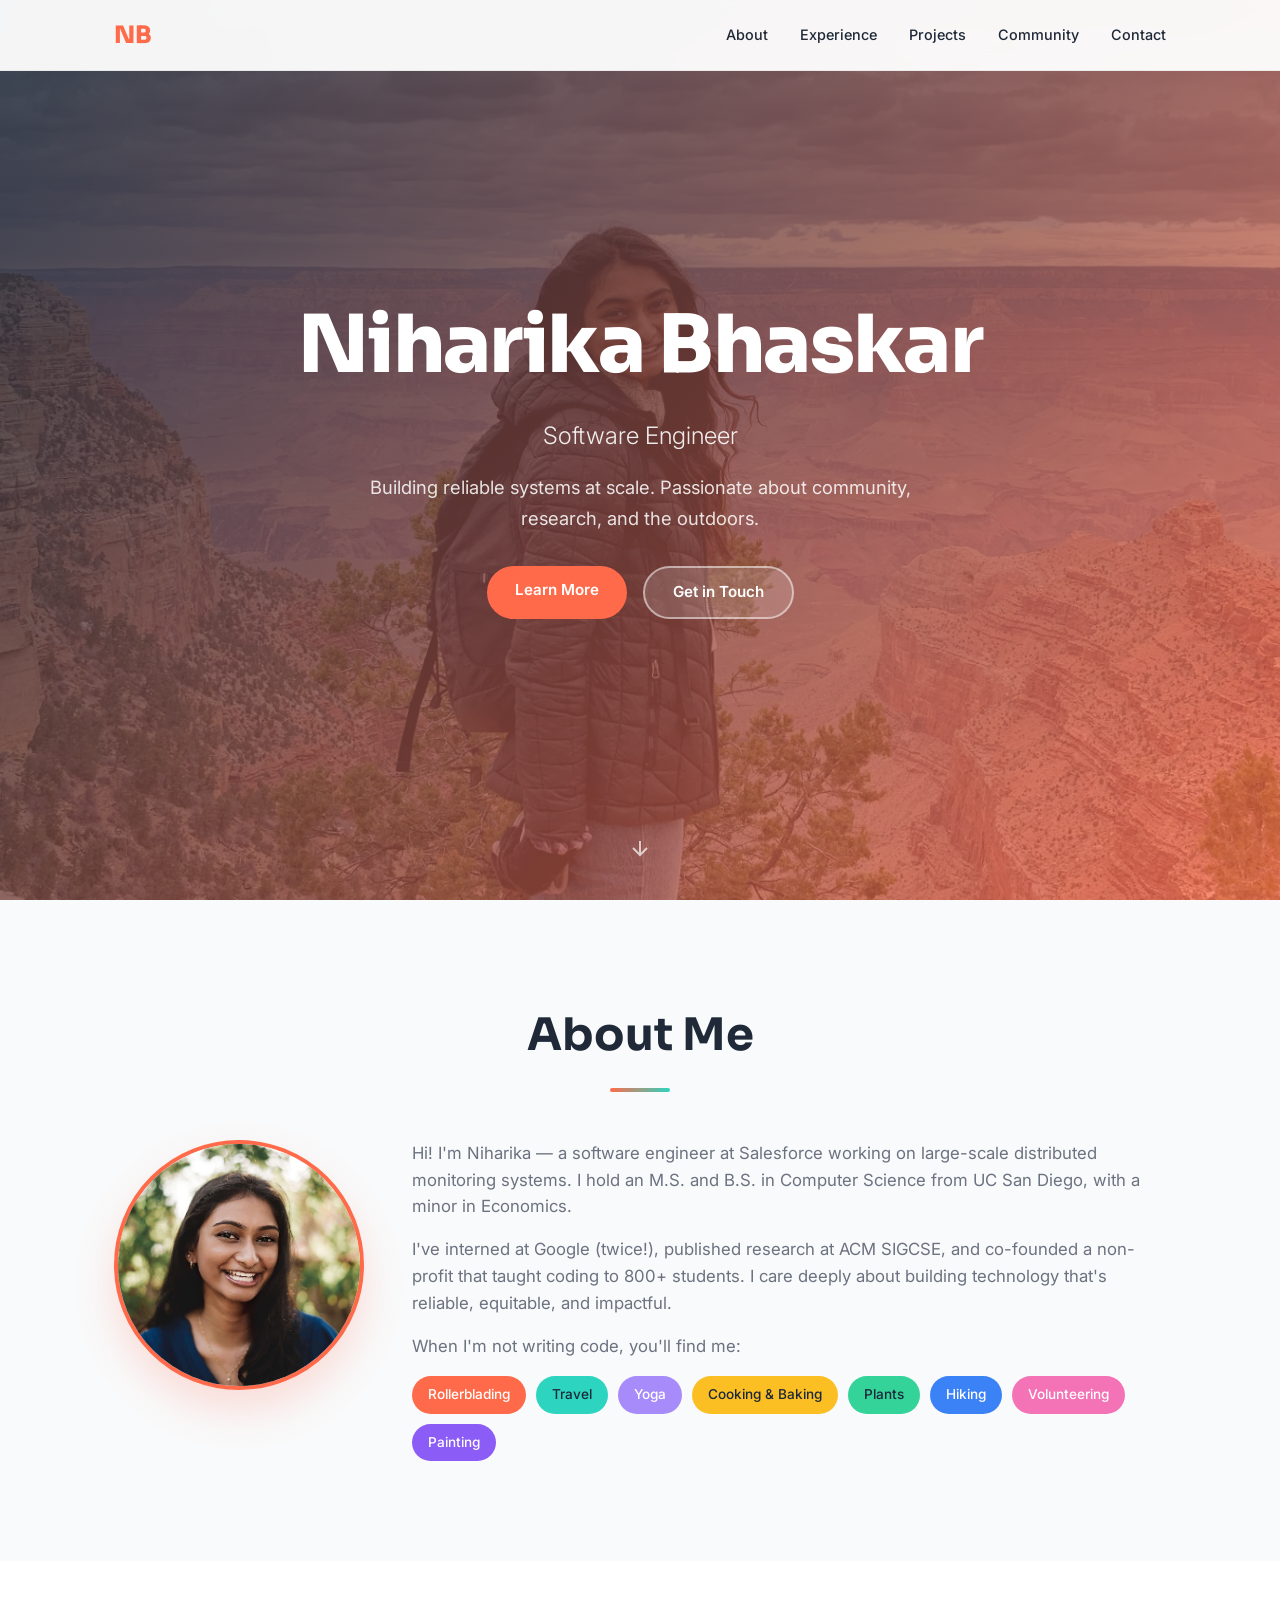
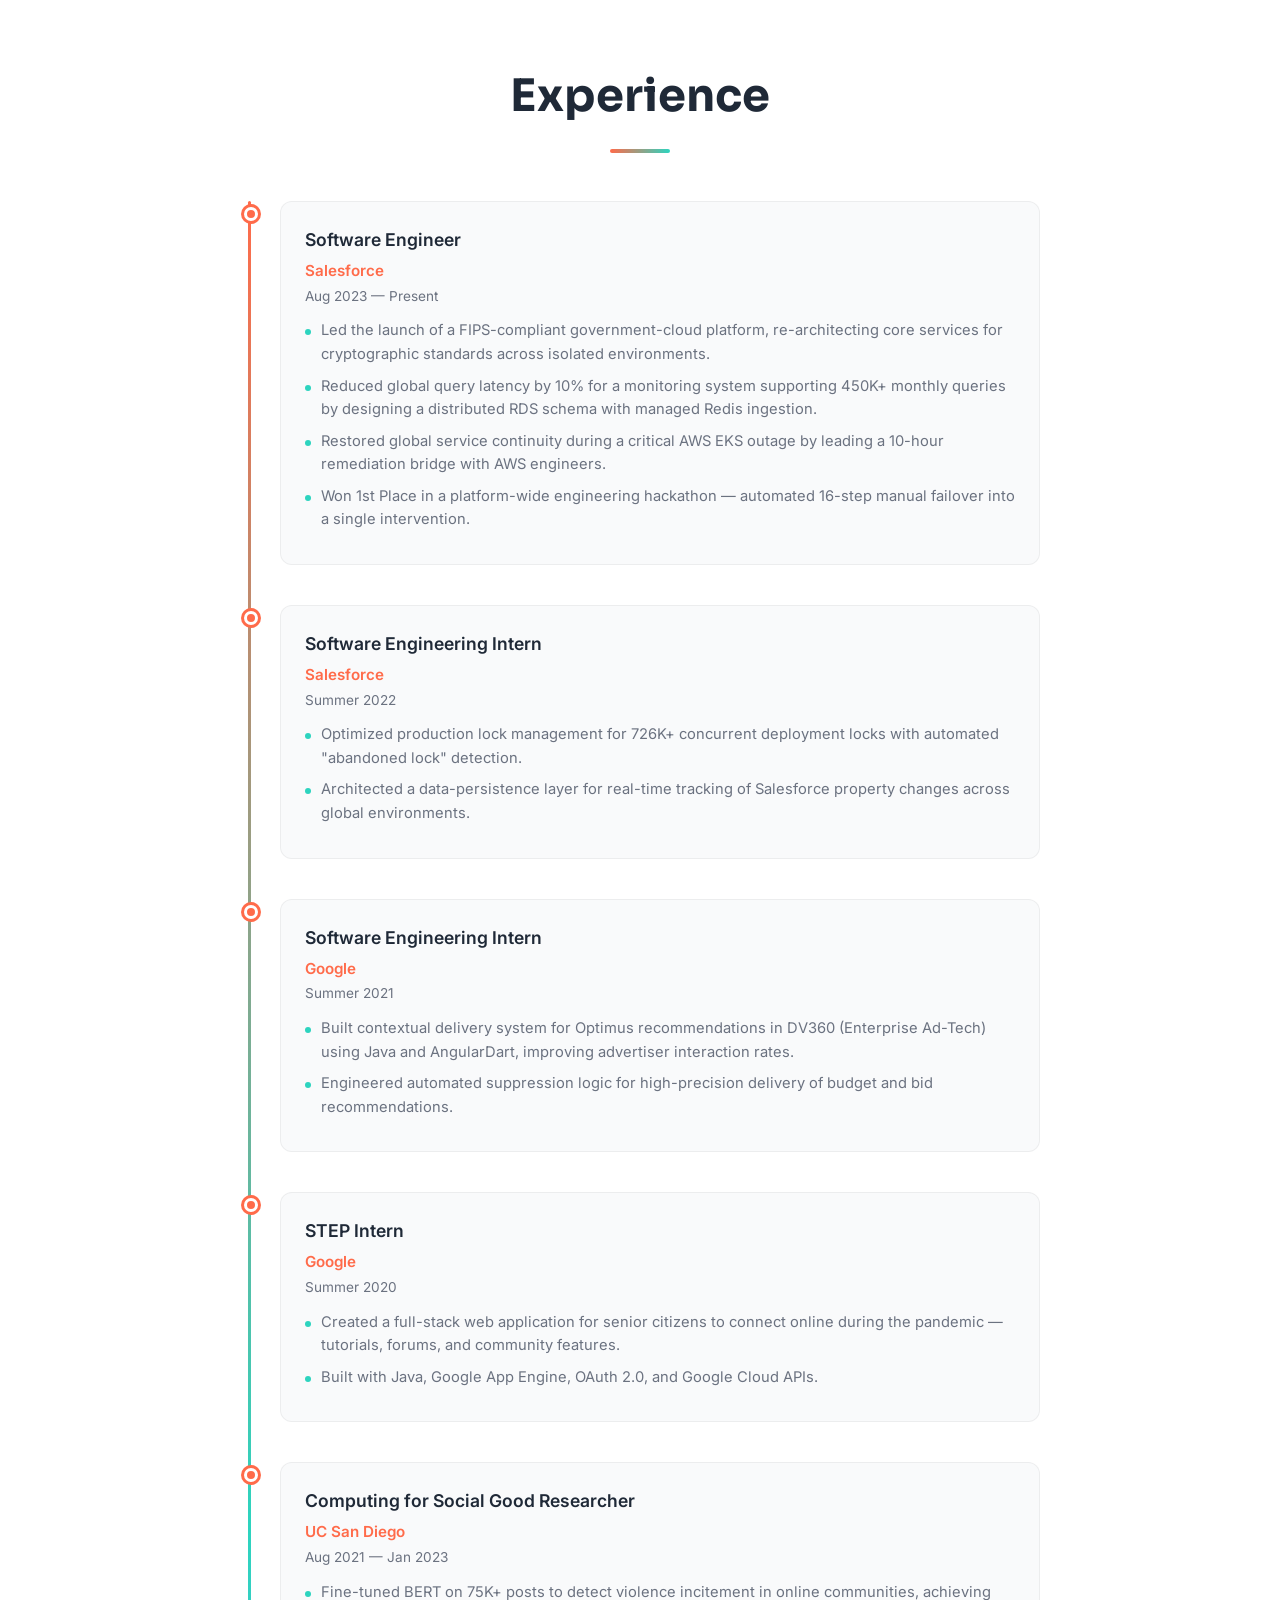
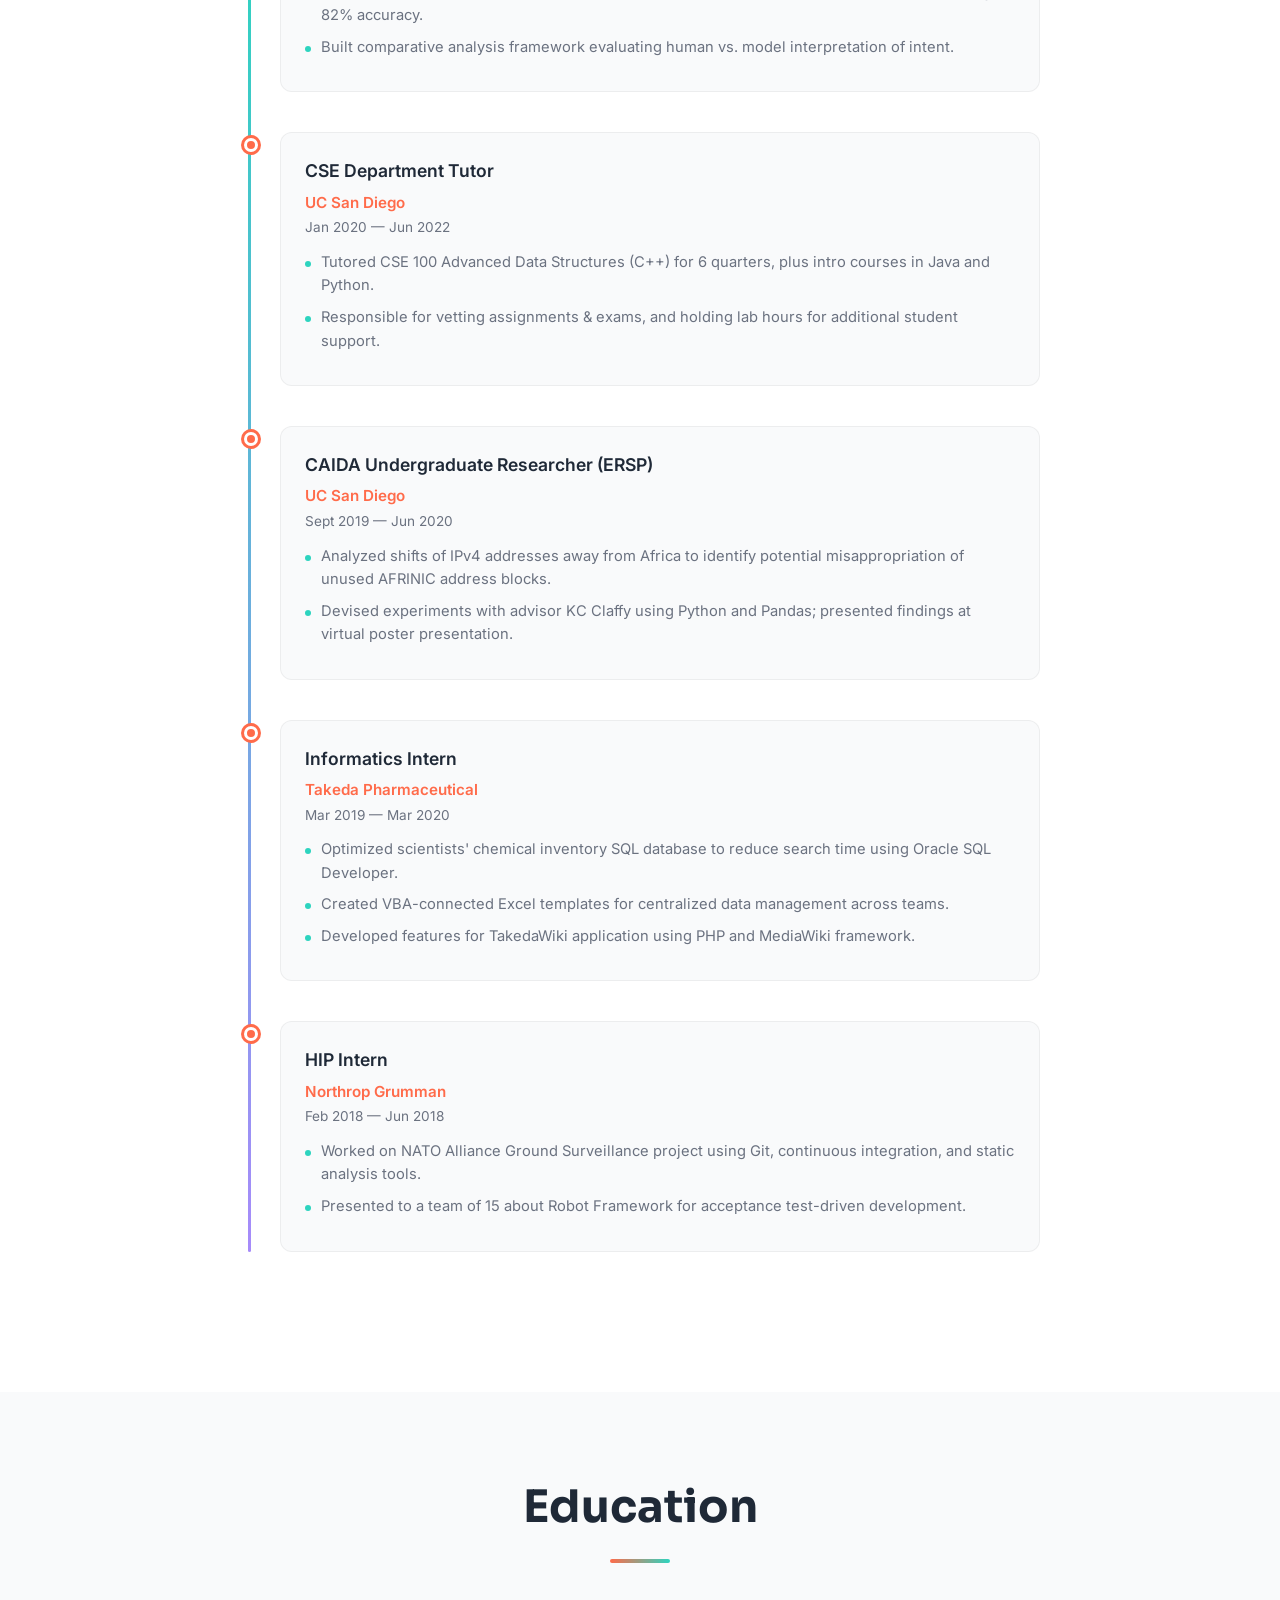
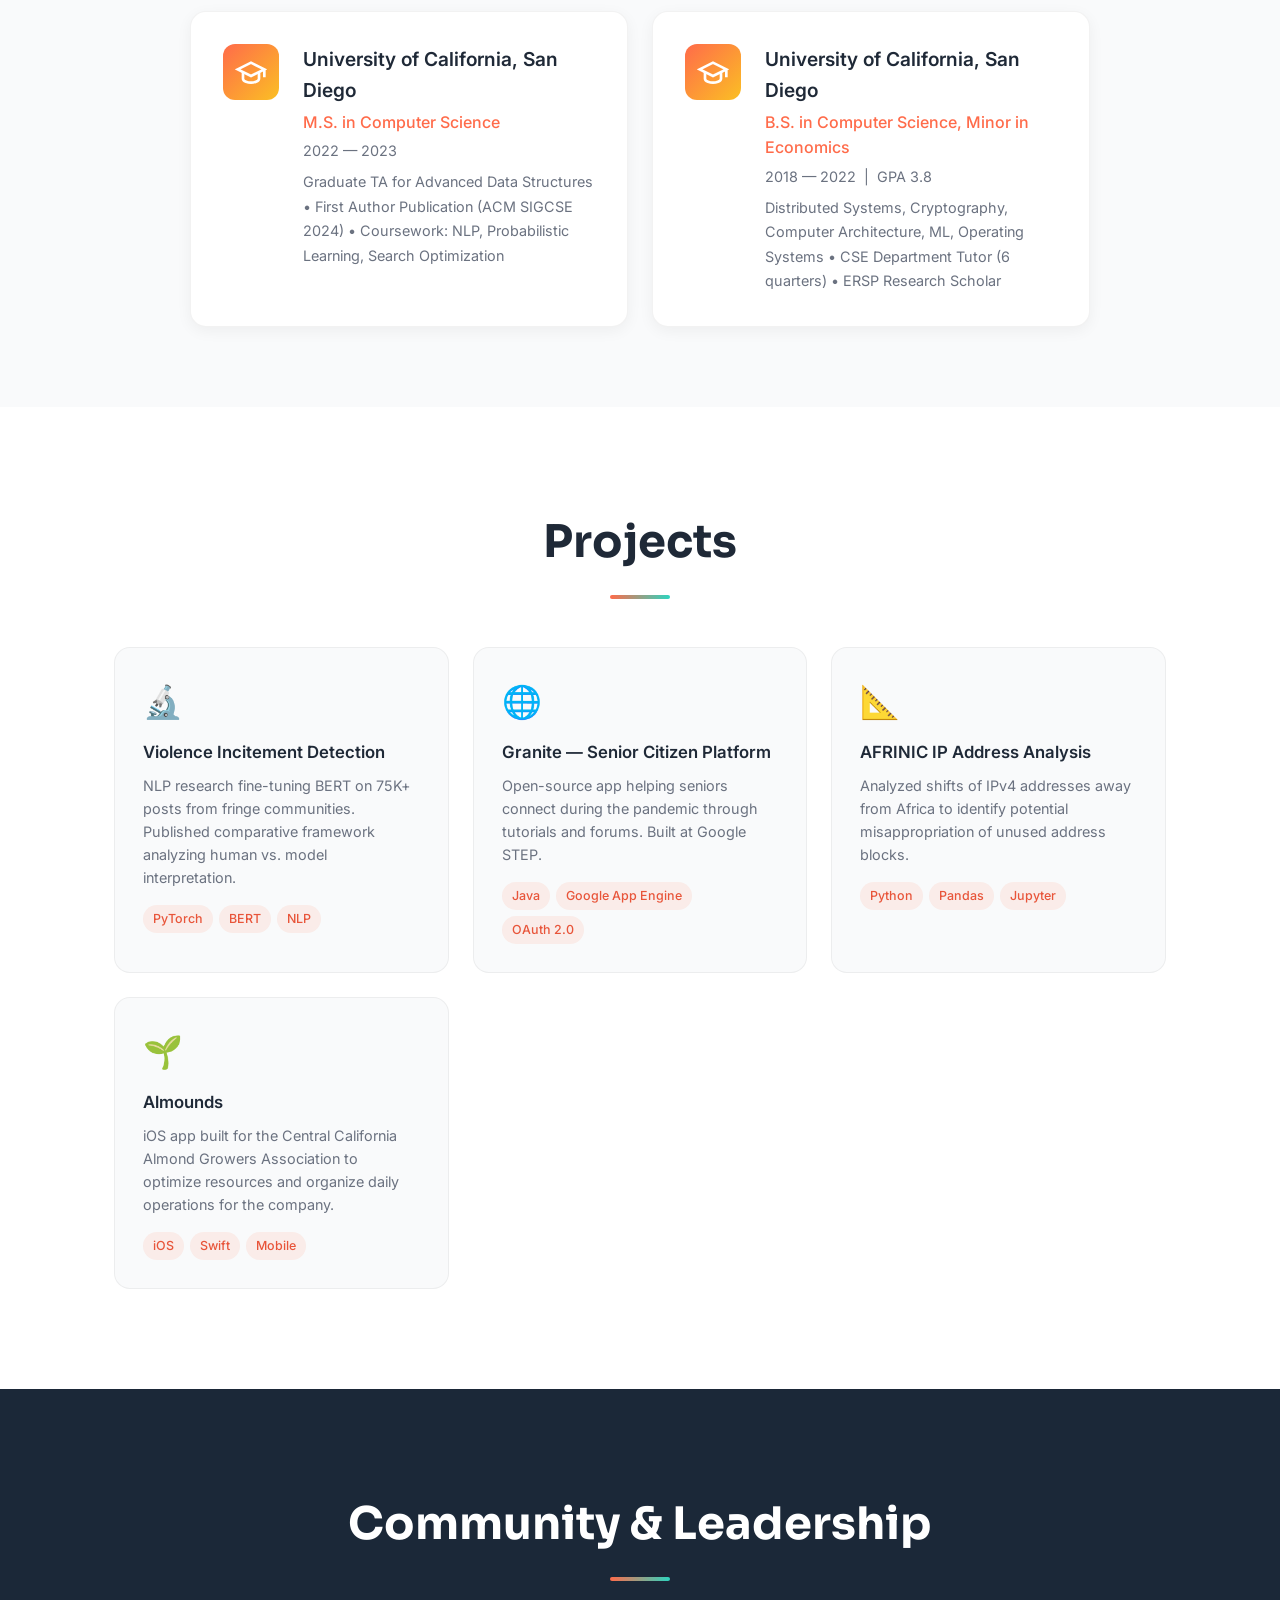
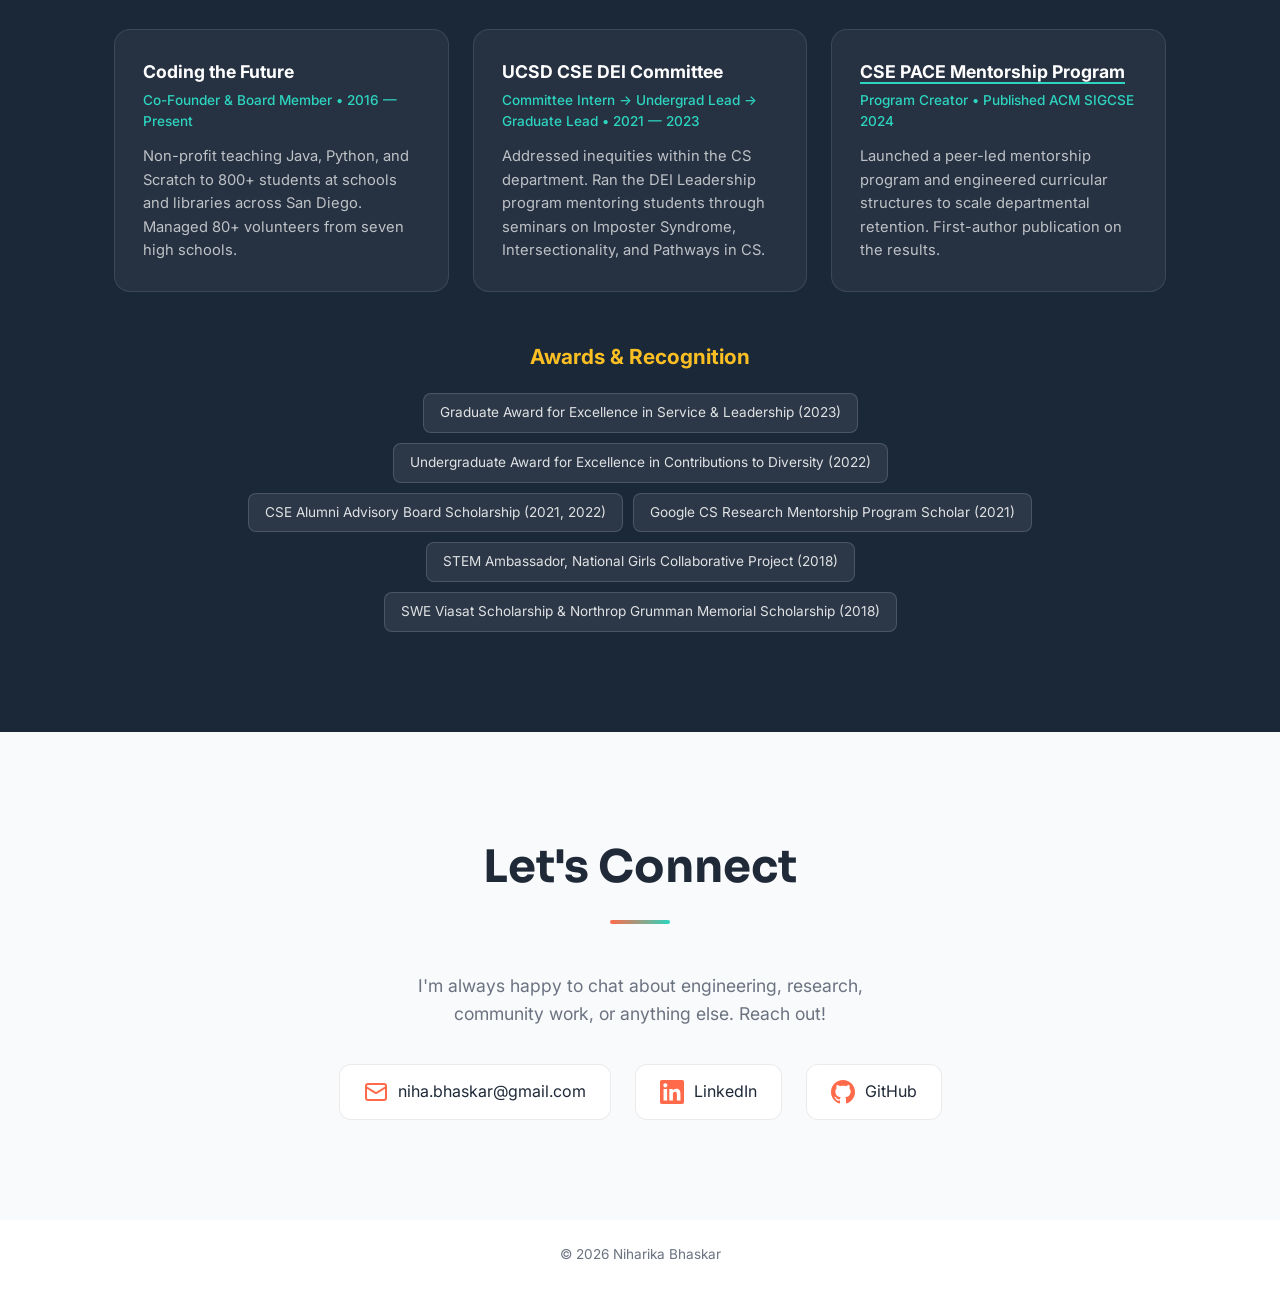
==== index.html @ 3896aa7c "Link awards to UCSD CSE pages - Graduate award links to 2023 graduation news article - Undergraduate" ====
<!DOCTYPE html>
<html lang="en">
<head>
    <meta charset="UTF-8">
    <meta name="viewport" content="width=device-width, initial-scale=1.0">
    <title>Niharika Bhaskar — Software Engineer</title>
    <meta name="description" content="Niharika Bhaskar — Software Engineer building reliable systems at scale. UCSD CS grad, Google & Salesforce alum.">
    <link rel="preconnect" href="https://fonts.googleapis.com">
    <link rel="preconnect" href="https://fonts.gstatic.com" crossorigin>
    <link href="https://fonts.googleapis.com/css2?family=Inter:wght@300;400;500;600;700&family=Sora:wght@600;700;800&display=swap" rel="stylesheet">
    <link rel="stylesheet" href="styles.css">
</head>
<body>
    <nav class="nav" id="nav">
        <div class="nav-inner">
            <a href="#hero" class="nav-logo">NB</a>
            <ul class="nav-links">
                <li><a href="#about">About</a></li>
                <li><a href="#experience">Experience</a></li>
                <li><a href="#projects">Projects</a></li>
                <li><a href="#community">Community</a></li>
                <li><a href="#contact">Contact</a></li>
            </ul>
        </div>
    </nav>

    <section class="hero" id="hero">
        <div class="hero-overlay"></div>
        <div class="hero-content">
            <h1 class="hero-name">Niharika Bhaskar</h1>
            <p class="hero-title">Software Engineer</p>
            <p class="hero-tagline">Building reliable systems at scale. Passionate about community, research, and the outdoors.</p>
            <div class="hero-links">
                <a href="#about" class="btn btn-primary">Learn More</a>
                <a href="#contact" class="btn btn-secondary">Get in Touch</a>
            </div>
        </div>
        <a href="#about" class="scroll-indicator" aria-label="Scroll down">
            <svg width="24" height="24" viewBox="0 0 24 24" fill="none" stroke="currentColor" stroke-width="2">
                <path d="M12 5v14M5 12l7 7 7-7"/>
            </svg>
        </a>
    </section>

    <section class="about" id="about">
        <div class="container">
            <h2 class="section-title">About Me</h2>
            <div class="about-grid">
                <div class="about-photo">
                    <img src="headshot.jpg" alt="Niharika Bhaskar" class="headshot">
                </div>
                <div class="about-text">
                    <p>Hi! I'm Niharika — a software engineer at Salesforce working on large-scale distributed monitoring systems. I hold an M.S. and B.S. in Computer Science from UC San Diego, with a minor in Economics.</p>
                    <p>I've interned at Google (twice!), published research at ACM SIGCSE, and co-founded a non-profit that taught coding to 800+ students. I care deeply about building technology that's reliable, equitable, and impactful.</p>
                    <p>When I'm not writing code, you'll find me:</p>
                    <div class="hobbies">
                        <span class="hobby-pill">Rollerblading</span>
                        <span class="hobby-pill">Travel</span>
                        <span class="hobby-pill">Yoga</span>
                        <span class="hobby-pill">Cooking & Baking</span>
                        <span class="hobby-pill">Plants</span>
                        <span class="hobby-pill">Hiking</span>
                        <span class="hobby-pill">Volunteering</span>
                        <span class="hobby-pill">Painting</span>
                    </div>
                </div>
            </div>
        </div>
    </section>

    <section class="experience" id="experience">
        <div class="container">
            <h2 class="section-title">Experience</h2>
            <div class="timeline">
                <div class="timeline-item">
                    <div class="timeline-marker"></div>
                    <div class="timeline-content">
                        <div class="timeline-header">
                            <h3>Software Engineer</h3>
                            <span class="timeline-company">Salesforce</span>
                            <span class="timeline-date">Aug 2023 — Present</span>
                        </div>
                        <ul class="timeline-details">
                            <li>Led the launch of a FIPS-compliant government-cloud platform, re-architecting core services for cryptographic standards across isolated environments.</li>
                            <li>Reduced global query latency by 10% for a monitoring system supporting 450K+ monthly queries by designing a distributed RDS schema with managed Redis ingestion.</li>
                            <li>Restored global service continuity during a critical AWS EKS outage by leading a 10-hour remediation bridge with AWS engineers.</li>
                            <li>Won 1st Place in a platform-wide engineering hackathon — automated 16-step manual failover into a single intervention.</li>
                        </ul>
                    </div>
                </div>

                <div class="timeline-item">
                    <div class="timeline-marker"></div>
                    <div class="timeline-content">
                        <div class="timeline-header">
                            <h3>Software Engineering Intern</h3>
                            <span class="timeline-company">Salesforce</span>
                            <span class="timeline-date">Summer 2022</span>
                        </div>
                        <ul class="timeline-details">
                            <li>Optimized production lock management for 726K+ concurrent deployment locks with automated "abandoned lock" detection.</li>
                            <li>Architected a data-persistence layer for real-time tracking of Salesforce property changes across global environments.</li>
                        </ul>
                    </div>
                </div>

                <div class="timeline-item">
                    <div class="timeline-marker"></div>
                    <div class="timeline-content">
                        <div class="timeline-header">
                            <h3>Software Engineering Intern</h3>
                            <span class="timeline-company">Google</span>
                            <span class="timeline-date">Summer 2021</span>
                        </div>
                        <ul class="timeline-details">
                            <li>Built contextual delivery system for Optimus recommendations in DV360 (Enterprise Ad-Tech) using Java and AngularDart, improving advertiser interaction rates.</li>
                            <li>Engineered automated suppression logic for high-precision delivery of budget and bid recommendations.</li>
                        </ul>
                    </div>
                </div>

                <div class="timeline-item">
                    <div class="timeline-marker"></div>
                    <div class="timeline-content">
                        <div class="timeline-header">
                            <h3>STEP Intern</h3>
                            <span class="timeline-company">Google</span>
                            <span class="timeline-date">Summer 2020</span>
                        </div>
                        <ul class="timeline-details">
                            <li>Created a full-stack web application for senior citizens to connect online during the pandemic — tutorials, forums, and community features.</li>
                            <li>Built with Java, Google App Engine, OAuth 2.0, and Google Cloud APIs.</li>
                        </ul>
                    </div>
                </div>

                <div class="timeline-item">
                    <div class="timeline-marker"></div>
                    <div class="timeline-content">
                        <div class="timeline-header">
                            <h3>Computing for Social Good Researcher</h3>
                            <span class="timeline-company">UC San Diego</span>
                            <span class="timeline-date">Aug 2021 — Jan 2023</span>
                        </div>
                        <ul class="timeline-details">
                            <li>Fine-tuned BERT on 75K+ posts to detect violence incitement in online communities, achieving 82% accuracy.</li>
                            <li>Built comparative analysis framework evaluating human vs. model interpretation of intent.</li>
                        </ul>
                    </div>
                </div>

                <div class="timeline-item">
                    <div class="timeline-marker"></div>
                    <div class="timeline-content">
                        <div class="timeline-header">
                            <h3>CSE Department Tutor</h3>
                            <span class="timeline-company">UC San Diego</span>
                            <span class="timeline-date">Jan 2020 — Jun 2022</span>
                        </div>
                        <ul class="timeline-details">
                            <li>Tutored CSE 100 Advanced Data Structures (C++) for 6 quarters, plus intro courses in Java and Python.</li>
                            <li>Responsible for vetting assignments & exams, and holding lab hours for additional student support.</li>
                        </ul>
                    </div>
                </div>

                <div class="timeline-item">
                    <div class="timeline-marker"></div>
                    <div class="timeline-content">
                        <div class="timeline-header">
                            <h3>CAIDA Undergraduate Researcher (ERSP)</h3>
                            <span class="timeline-company">UC San Diego</span>
                            <span class="timeline-date">Sept 2019 — Jun 2020</span>
                        </div>
                        <ul class="timeline-details">
                            <li>Analyzed shifts of IPv4 addresses away from Africa to identify potential misappropriation of unused AFRINIC address blocks.</li>
                            <li>Devised experiments with advisor KC Claffy using Python and Pandas; presented findings at virtual poster presentation.</li>
                        </ul>
                    </div>
                </div>

                <div class="timeline-item">
                    <div class="timeline-marker"></div>
                    <div class="timeline-content">
                        <div class="timeline-header">
                            <h3>Informatics Intern</h3>
                            <span class="timeline-company">Takeda Pharmaceutical</span>
                            <span class="timeline-date">Mar 2019 — Mar 2020</span>
                        </div>
                        <ul class="timeline-details">
                            <li>Optimized scientists' chemical inventory SQL database to reduce search time using Oracle SQL Developer.</li>
                            <li>Created VBA-connected Excel templates for centralized data management across teams.</li>
                            <li>Developed features for TakedaWiki application using PHP and MediaWiki framework.</li>
                        </ul>
                    </div>
                </div>

                <div class="timeline-item">
                    <div class="timeline-marker"></div>
                    <div class="timeline-content">
                        <div class="timeline-header">
                            <h3>HIP Intern</h3>
                            <span class="timeline-company">Northrop Grumman</span>
                            <span class="timeline-date">Feb 2018 — Jun 2018</span>
                        </div>
                        <ul class="timeline-details">
                            <li>Worked on NATO Alliance Ground Surveillance project using Git, continuous integration, and static analysis tools.</li>
                            <li>Presented to a team of 15 about Robot Framework for acceptance test-driven development.</li>
                        </ul>
                    </div>
                </div>
            </div>
        </div>
    </section>

    <section class="education" id="education">
        <div class="container">
            <h2 class="section-title">Education</h2>
            <div class="edu-cards">
                <div class="edu-card">
                    <div class="edu-icon">
                        <svg width="32" height="32" viewBox="0 0 24 24" fill="none" stroke="currentColor" stroke-width="2">
                            <path d="M22 10v6M2 10l10-5 10 5-10 5z"/><path d="M6 12v5c0 2 4 3 6 3s6-1 6-3v-5"/>
                        </svg>
                    </div>
                    <div class="edu-details">
                        <h3>University of California, San Diego</h3>
                        <p class="edu-degree">M.S. in Computer Science</p>
                        <p class="edu-date">2022 — 2023</p>
                        <p class="edu-highlights">Graduate TA for Advanced Data Structures &bull; First Author Publication (ACM SIGCSE 2024) &bull; Coursework: NLP, Probabilistic Learning, Search Optimization</p>
                    </div>
                </div>
                <div class="edu-card">
                    <div class="edu-icon">
                        <svg width="32" height="32" viewBox="0 0 24 24" fill="none" stroke="currentColor" stroke-width="2">
                            <path d="M22 10v6M2 10l10-5 10 5-10 5z"/><path d="M6 12v5c0 2 4 3 6 3s6-1 6-3v-5"/>
                        </svg>
                    </div>
                    <div class="edu-details">
                        <h3>University of California, San Diego</h3>
                        <p class="edu-degree">B.S. in Computer Science, Minor in Economics</p>
                        <p class="edu-date">2018 — 2022 &nbsp;|&nbsp; GPA 3.8</p>
                        <p class="edu-highlights">Distributed Systems, Cryptography, Computer Architecture, ML, Operating Systems &bull; CSE Department Tutor (6 quarters) &bull; ERSP Research Scholar</p>
                    </div>
                </div>
            </div>
        </div>
    </section>

    <section class="projects" id="projects">
        <div class="container">
            <h2 class="section-title">Projects</h2>
            <div class="projects-grid">
                <div class="project-card">
                    <div class="project-icon">&#128300;</div>
                    <h3>Violence Incitement Detection</h3>
                    <p>NLP research fine-tuning BERT on 75K+ posts from fringe communities. Published comparative framework analyzing human vs. model interpretation.</p>
                    <div class="project-tags">
                        <span>PyTorch</span><span>BERT</span><span>NLP</span>
                    </div>
                </div>
                <div class="project-card">
                    <div class="project-icon">&#127760;</div>
                    <h3>Granite — Senior Citizen Platform</h3>
                    <p>Open-source app helping seniors connect during the pandemic through tutorials and forums. Built at Google STEP.</p>
                    <div class="project-tags">
                        <span>Java</span><span>Google App Engine</span><span>OAuth 2.0</span>
                    </div>
                </div>
                <div class="project-card">
                    <div class="project-icon">&#128208;</div>
                    <h3>AFRINIC IP Address Analysis</h3>
                    <p>Analyzed shifts of IPv4 addresses away from Africa to identify potential misappropriation of unused address blocks.</p>
                    <div class="project-tags">
                        <span>Python</span><span>Pandas</span><span>Jupyter</span>
                    </div>
                </div>
                <div class="project-card">
                    <div class="project-icon">&#127793;</div>
                    <h3>Almounds</h3>
                    <p>iOS app built for the Central California Almond Growers Association to optimize resources and organize daily operations for the company.</p>
                    <div class="project-tags">
                        <span>iOS</span><span>Swift</span><span>Mobile</span>
                    </div>
                </div>
            </div>
        </div>
    </section>

    <section class="community" id="community">
        <div class="container">
            <h2 class="section-title">Community & Leadership</h2>
            <div class="community-grid">
                <div class="community-card">
                    <h3>Coding the Future</h3>
                    <p class="community-role">Co-Founder & Board Member &bull; 2016 — Present</p>
                    <p>Non-profit teaching Java, Python, and Scratch to 800+ students at schools and libraries across San Diego. Managed 80+ volunteers from seven high schools.</p>
                </div>
                <div class="community-card">
                    <h3>UCSD CSE DEI Committee</h3>
                    <p class="community-role">Committee Intern → Undergrad Lead → Graduate Lead &bull; 2021 — 2023</p>
                    <p>Addressed inequities within the CS department. Ran the DEI Leadership program mentoring students through seminars on Imposter Syndrome, Intersectionality, and Pathways in CS.</p>
                </div>
                <div class="community-card">
                    <h3><a href="https://csepace.ucsd.edu/" target="_blank" class="community-link">CSE PACE Mentorship Program</a></h3>
                    <p class="community-role">Program Creator &bull; Published ACM SIGCSE 2024</p>
                    <p>Launched a peer-led mentorship program and engineered curricular structures to scale departmental retention. First-author publication on the results.</p>
                </div>
            </div>
            <div class="awards">
                <h3>Awards & Recognition</h3>
                <div class="awards-list">
                    <a href="https://cse.ucsd.edu/about/news/hats-cses-graduating-class-2023" target="_blank" class="award-item award-link">Graduate Award for Excellence in Service & Leadership (2023)</a>
                    <a href="https://cse.ucsd.edu/undergraduate/cse-undergraduate-student-awards" target="_blank" class="award-item award-link">Undergraduate Award for Excellence in Contributions to Diversity (2022)</a>
                    <span class="award-item">CSE Alumni Advisory Board Scholarship (2021, 2022)</span>
                    <span class="award-item">Google CS Research Mentorship Program Scholar (2021)</span>
                    <span class="award-item">STEM Ambassador, National Girls Collaborative Project (2018)</span>
                    <span class="award-item">SWE Viasat Scholarship & Northrop Grumman Memorial Scholarship (2018)</span>
                </div>
            </div>
        </div>
    </section>

    <section class="contact" id="contact">
        <div class="container">
            <h2 class="section-title">Let's Connect</h2>
            <p class="contact-intro">I'm always happy to chat about engineering, research, community work, or anything else. Reach out!</p>
            <div class="contact-links">
                <a href="mailto:niha.bhaskar@gmail.com" class="contact-item">
                    <svg width="24" height="24" viewBox="0 0 24 24" fill="none" stroke="currentColor" stroke-width="2">
                        <rect x="2" y="4" width="20" height="16" rx="2"/><path d="m22 7-8.97 5.7a1.94 1.94 0 0 1-2.06 0L2 7"/>
                    </svg>
                    <span>niha.bhaskar@gmail.com</span>
                </a>
                <a href="https://www.linkedin.com/in/niharika-bhaskar" target="_blank" class="contact-item">
                    <svg width="24" height="24" viewBox="0 0 24 24" fill="currentColor">
                        <path d="M20.447 20.452h-3.554v-5.569c0-1.328-.027-3.037-1.852-3.037-1.853 0-2.136 1.445-2.136 2.939v5.667H9.351V9h3.414v1.561h.046c.477-.9 1.637-1.85 3.37-1.85 3.601 0 4.267 2.37 4.267 5.455v6.286zM5.337 7.433c-1.144 0-2.063-.926-2.063-2.065 0-1.138.92-2.063 2.063-2.063 1.14 0 2.064.925 2.064 2.063 0 1.139-.925 2.065-2.064 2.065zm1.782 13.019H3.555V9h3.564v11.452zM22.225 0H1.771C.792 0 0 .774 0 1.729v20.542C0 23.227.792 24 1.771 24h20.451C23.2 24 24 23.227 24 22.271V1.729C24 .774 23.2 0 22.222 0h.003z"/>
                    </svg>
                    <span>LinkedIn</span>
                </a>
                <a href="https://github.com/nihabhaskar" target="_blank" class="contact-item">
                    <svg width="24" height="24" viewBox="0 0 24 24" fill="currentColor">
                        <path d="M12 0c-6.626 0-12 5.373-12 12 0 5.302 3.438 9.8 8.207 11.387.599.111.793-.261.793-.577v-2.234c-3.338.726-4.033-1.416-4.033-1.416-.546-1.387-1.333-1.756-1.333-1.756-1.089-.745.083-.729.083-.729 1.205.084 1.839 1.237 1.839 1.237 1.07 1.834 2.807 1.304 3.492.997.107-.775.418-1.305.762-1.604-2.665-.305-5.467-1.334-5.467-5.931 0-1.311.469-2.381 1.236-3.221-.124-.303-.535-1.524.117-3.176 0 0 1.008-.322 3.301 1.23.957-.266 1.983-.399 3.003-.404 1.02.005 2.047.138 3.006.404 2.291-1.552 3.297-1.23 3.297-1.23.653 1.653.242 2.874.118 3.176.77.84 1.235 1.911 1.235 3.221 0 4.609-2.807 5.624-5.479 5.921.43.372.823 1.102.823 2.222v3.293c0 .319.192.694.801.576 4.765-1.589 8.199-6.086 8.199-11.386 0-6.627-5.373-12-12-12z"/>
                    </svg>
                    <span>GitHub</span>
                </a>
            </div>
        </div>
    </section>

    <footer class="footer">
        <p>&copy; 2026 Niharika Bhaskar</p>
    </footer>

    <script src="script.js"></script>
</body>
</html>
---- styles.css ----
:root {
    --color-primary: #FF6B4A;
    --color-primary-dark: #E8553A;
    --color-secondary: #1B2838;
    --color-accent-teal: #2DD4BF;
    --color-accent-yellow: #FBBF24;
    --color-accent-purple: #A78BFA;
    --color-accent-pink: #F472B6;
    --color-text: #1F2937;
    --color-text-light: #6B7280;
    --color-bg: #FFFFFF;
    --color-bg-alt: #F9FAFB;
    --color-bg-dark: #1B2838;
    --font-body: 'Inter', -apple-system, BlinkMacSystemFont, sans-serif;
    --font-display: 'Sora', sans-serif;
}

* {
    margin: 0;
    padding: 0;
    box-sizing: border-box;
}

html {
    scroll-behavior: smooth;
    scroll-padding-top: 80px;
}

body {
    font-family: var(--font-body);
    color: var(--color-text);
    line-height: 1.6;
    overflow-x: hidden;
}

.container {
    max-width: 1100px;
    margin: 0 auto;
    padding: 0 24px;
}

/* NAV */
.nav {
    position: fixed;
    top: 0;
    left: 0;
    right: 0;
    z-index: 1000;
    background: rgba(255, 255, 255, 0.95);
    backdrop-filter: blur(10px);
    border-bottom: 1px solid rgba(0, 0, 0, 0.05);
    transition: transform 0.3s ease;
}

.nav-inner {
    max-width: 1100px;
    margin: 0 auto;
    padding: 16px 24px;
    display: flex;
    justify-content: space-between;
    align-items: center;
}

.nav-logo {
    font-family: var(--font-display);
    font-weight: 800;
    font-size: 1.5rem;
    color: var(--color-primary);
    text-decoration: none;
}

.nav-links {
    display: flex;
    list-style: none;
    gap: 32px;
}

.nav-links a {
    text-decoration: none;
    color: var(--color-text);
    font-weight: 500;
    font-size: 0.9rem;
    transition: color 0.2s;
}

.nav-links a:hover {
    color: var(--color-primary);
}

/* HERO */
.hero {
    position: relative;
    min-height: 100vh;
    display: flex;
    align-items: center;
    justify-content: center;
    background: url('hero-bg.jpg') center/cover no-repeat;
    text-align: center;
    color: white;
}

.hero-overlay {
    position: absolute;
    inset: 0;
    background: linear-gradient(
        135deg,
        rgba(27, 40, 56, 0.85) 0%,
        rgba(255, 107, 74, 0.7) 100%
    );
}

.hero-content {
    position: relative;
    z-index: 1;
    padding: 24px;
}

.hero-name {
    font-family: var(--font-display);
    font-size: clamp(2.5rem, 8vw, 5rem);
    font-weight: 800;
    margin-bottom: 8px;
    letter-spacing: -0.02em;
}

.hero-title {
    font-size: clamp(1.2rem, 3vw, 1.5rem);
    font-weight: 300;
    opacity: 0.9;
    margin-bottom: 16px;
}

.hero-tagline {
    font-size: clamp(1rem, 2vw, 1.15rem);
    max-width: 550px;
    margin: 0 auto 32px;
    opacity: 0.85;
    line-height: 1.7;
}

.hero-links {
    display: flex;
    gap: 16px;
    justify-content: center;
    flex-wrap: wrap;
}

.btn {
    display: inline-block;
    padding: 12px 28px;
    border-radius: 50px;
    text-decoration: none;
    font-weight: 600;
    font-size: 0.95rem;
    transition: transform 0.2s, box-shadow 0.2s;
}

.btn:hover {
    transform: translateY(-2px);
    box-shadow: 0 8px 25px rgba(0, 0, 0, 0.15);
}

.btn-primary {
    background: var(--color-primary);
    color: white;
}

.btn-secondary {
    background: rgba(255, 255, 255, 0.15);
    color: white;
    border: 2px solid rgba(255, 255, 255, 0.5);
}

.scroll-indicator {
    position: absolute;
    bottom: 32px;
    left: 50%;
    transform: translateX(-50%);
    color: white;
    opacity: 0.7;
    animation: bounce 2s infinite;
}

@keyframes bounce {
    0%, 100% { transform: translateX(-50%) translateY(0); }
    50% { transform: translateX(-50%) translateY(8px); }
}

/* SECTIONS */
section {
    padding: 100px 0;
}

.section-title {
    font-family: var(--font-display);
    font-size: clamp(2rem, 5vw, 2.8rem);
    font-weight: 700;
    margin-bottom: 48px;
    text-align: center;
    position: relative;
}

.section-title::after {
    content: '';
    display: block;
    width: 60px;
    height: 4px;
    background: linear-gradient(90deg, var(--color-primary), var(--color-accent-teal));
    margin: 16px auto 0;
    border-radius: 2px;
}

/* ABOUT */
.about {
    background: var(--color-bg-alt);
}

.about-grid {
    display: grid;
    grid-template-columns: 250px 1fr;
    gap: 48px;
    align-items: start;
}

.headshot {
    width: 250px;
    height: 250px;
    border-radius: 50%;
    object-fit: cover;
    border: 4px solid var(--color-primary);
    box-shadow: 0 20px 40px rgba(255, 107, 74, 0.2);
}

.about-text p {
    margin-bottom: 16px;
    font-size: 1.05rem;
    color: var(--color-text-light);
}

.hobbies {
    display: flex;
    flex-wrap: wrap;
    gap: 10px;
    margin-top: 8px;
}

.hobby-pill {
    display: inline-block;
    padding: 8px 16px;
    border-radius: 50px;
    font-size: 0.85rem;
    font-weight: 500;
    color: white;
    transition: transform 0.2s;
}

.hobby-pill:hover {
    transform: scale(1.05);
}

.hobby-pill:nth-child(1) { background: var(--color-primary); }
.hobby-pill:nth-child(2) { background: var(--color-accent-teal); color: #1B2838; }
.hobby-pill:nth-child(3) { background: var(--color-accent-purple); }
.hobby-pill:nth-child(4) { background: var(--color-accent-yellow); color: #1B2838; }
.hobby-pill:nth-child(5) { background: #34D399; color: #1B2838; }
.hobby-pill:nth-child(6) { background: #3B82F6; }
.hobby-pill:nth-child(7) { background: var(--color-accent-pink); }
.hobby-pill:nth-child(8) { background: #8B5CF6; }

/* EXPERIENCE */
.experience {
    background: var(--color-bg);
}

.timeline {
    position: relative;
    max-width: 800px;
    margin: 0 auto;
    padding-left: 40px;
}

.timeline::before {
    content: '';
    position: absolute;
    left: 8px;
    top: 0;
    bottom: 0;
    width: 3px;
    background: linear-gradient(180deg, var(--color-primary), var(--color-accent-teal), var(--color-accent-purple));
    border-radius: 2px;
}

.timeline-item {
    position: relative;
    margin-bottom: 40px;
}

.timeline-marker {
    position: absolute;
    left: -36px;
    top: 6px;
    width: 14px;
    height: 14px;
    border-radius: 50%;
    background: var(--color-primary);
    border: 3px solid white;
    box-shadow: 0 0 0 3px var(--color-primary);
}

.timeline-content {
    background: var(--color-bg-alt);
    border-radius: 12px;
    padding: 24px;
    border: 1px solid rgba(0, 0, 0, 0.05);
    transition: transform 0.2s, box-shadow 0.2s;
}

.timeline-content:hover {
    transform: translateY(-2px);
    box-shadow: 0 8px 25px rgba(0, 0, 0, 0.08);
}

.timeline-header h3 {
    font-size: 1.1rem;
    font-weight: 600;
    margin-bottom: 4px;
}

.timeline-company {
    display: inline-block;
    color: var(--color-primary);
    font-weight: 600;
    font-size: 0.95rem;
}

.timeline-date {
    display: block;
    color: var(--color-text-light);
    font-size: 0.85rem;
    margin-top: 2px;
    margin-bottom: 12px;
}

.timeline-details {
    list-style: none;
    padding: 0;
}

.timeline-details li {
    position: relative;
    padding-left: 16px;
    margin-bottom: 8px;
    font-size: 0.92rem;
    color: var(--color-text-light);
    line-height: 1.6;
}

.timeline-details li::before {
    content: '';
    position: absolute;
    left: 0;
    top: 10px;
    width: 6px;
    height: 6px;
    border-radius: 50%;
    background: var(--color-accent-teal);
}

/* EDUCATION */
.education {
    background: var(--color-bg-alt);
    padding: 80px 0;
}

.edu-cards {
    display: grid;
    grid-template-columns: repeat(auto-fit, minmax(300px, 1fr));
    gap: 24px;
    max-width: 900px;
    margin: 0 auto;
}

.edu-card {
    display: flex;
    gap: 24px;
    align-items: start;
    background: white;
    border-radius: 16px;
    padding: 32px;
    border: 1px solid rgba(0, 0, 0, 0.05);
    box-shadow: 0 4px 15px rgba(0, 0, 0, 0.05);
}

.edu-icon {
    flex-shrink: 0;
    width: 56px;
    height: 56px;
    border-radius: 12px;
    background: linear-gradient(135deg, var(--color-primary), var(--color-accent-yellow));
    display: flex;
    align-items: center;
    justify-content: center;
    color: white;
}

.edu-details h3 {
    font-size: 1.2rem;
    font-weight: 600;
    margin-bottom: 4px;
}

.edu-degree {
    color: var(--color-primary);
    font-weight: 500;
    margin-bottom: 4px;
}

.edu-date {
    color: var(--color-text-light);
    font-size: 0.9rem;
    margin-bottom: 8px;
}

.edu-highlights {
    color: var(--color-text-light);
    font-size: 0.9rem;
    line-height: 1.7;
}

/* PROJECTS */
.projects {
    background: var(--color-bg);
}

.projects-grid {
    display: grid;
    grid-template-columns: repeat(auto-fit, minmax(260px, 1fr));
    gap: 24px;
}

.project-card {
    background: var(--color-bg-alt);
    border-radius: 16px;
    padding: 28px;
    border: 1px solid rgba(0, 0, 0, 0.05);
    transition: transform 0.2s, box-shadow 0.2s;
}

.project-card:hover {
    transform: translateY(-4px);
    box-shadow: 0 12px 30px rgba(0, 0, 0, 0.1);
}

.project-icon {
    font-size: 2rem;
    margin-bottom: 12px;
}

.project-card h3 {
    font-size: 1.05rem;
    font-weight: 600;
    margin-bottom: 8px;
}

.project-card p {
    color: var(--color-text-light);
    font-size: 0.9rem;
    margin-bottom: 16px;
    line-height: 1.6;
}

.project-tags {
    display: flex;
    flex-wrap: wrap;
    gap: 6px;
}

.project-tags span {
    padding: 4px 10px;
    background: rgba(255, 107, 74, 0.1);
    color: var(--color-primary-dark);
    border-radius: 20px;
    font-size: 0.78rem;
    font-weight: 500;
}

.placeholder-card {
    border: 2px dashed rgba(0, 0, 0, 0.1);
    background: transparent;
}

/* COMMUNITY */
.community {
    background: var(--color-bg-dark);
    color: white;
}

.community .section-title {
    color: white;
}

.community-grid {
    display: grid;
    grid-template-columns: repeat(auto-fit, minmax(300px, 1fr));
    gap: 24px;
    margin-bottom: 48px;
}

.community-card {
    background: rgba(255, 255, 255, 0.05);
    border: 1px solid rgba(255, 255, 255, 0.1);
    border-radius: 16px;
    padding: 28px;
    transition: transform 0.2s, background 0.2s;
}

.community-card:hover {
    transform: translateY(-3px);
    background: rgba(255, 255, 255, 0.08);
}

.community-card h3 {
    font-size: 1.1rem;
    margin-bottom: 4px;
}

.community-link {
    color: white;
    text-decoration: none;
    border-bottom: 2px solid var(--color-accent-teal);
    transition: border-color 0.2s;
}

.community-link:hover {
    border-color: var(--color-primary);
}

.community-role {
    color: var(--color-accent-teal);
    font-size: 0.85rem;
    font-weight: 500;
    margin-bottom: 12px;
}

.community-card p:last-child {
    color: rgba(255, 255, 255, 0.7);
    font-size: 0.92rem;
    line-height: 1.6;
}

.awards {
    max-width: 800px;
    margin: 0 auto;
    text-align: center;
}

.awards h3 {
    font-size: 1.3rem;
    margin-bottom: 20px;
    color: var(--color-accent-yellow);
}

.awards-list {
    display: flex;
    flex-wrap: wrap;
    gap: 10px;
    justify-content: center;
}

.award-item {
    padding: 8px 16px;
    background: rgba(255, 255, 255, 0.08);
    border: 1px solid rgba(255, 255, 255, 0.15);
    border-radius: 8px;
    font-size: 0.85rem;
    color: rgba(255, 255, 255, 0.85);
    text-decoration: none;
}

.award-link {
    transition: background 0.2s, border-color 0.2s;
}

.award-link:hover {
    background: rgba(255, 255, 255, 0.15);
    border-color: var(--color-accent-teal);
}

/* CONTACT */
.contact {
    background: var(--color-bg-alt);
    text-align: center;
}

.contact-intro {
    color: var(--color-text-light);
    font-size: 1.1rem;
    margin-bottom: 36px;
    max-width: 500px;
    margin-left: auto;
    margin-right: auto;
}

.contact-links {
    display: flex;
    gap: 24px;
    justify-content: center;
    flex-wrap: wrap;
}

.contact-item {
    display: flex;
    align-items: center;
    gap: 10px;
    padding: 14px 24px;
    background: white;
    border-radius: 12px;
    text-decoration: none;
    color: var(--color-text);
    border: 1px solid rgba(0, 0, 0, 0.08);
    transition: transform 0.2s, box-shadow 0.2s, border-color 0.2s;
}

.contact-item:hover {
    transform: translateY(-2px);
    box-shadow: 0 8px 20px rgba(0, 0, 0, 0.08);
    border-color: var(--color-primary);
}

.contact-item svg {
    color: var(--color-primary);
    flex-shrink: 0;
}

/* FOOTER */
.footer {
    text-align: center;
    padding: 24px;
    color: var(--color-text-light);
    font-size: 0.85rem;
}

/* ANIMATIONS */
.fade-in {
    opacity: 0;
    transform: translateY(20px);
    transition: opacity 0.6s ease, transform 0.6s ease;
}

.fade-in.visible {
    opacity: 1;
    transform: translateY(0);
}

/* RESPONSIVE */
@media (max-width: 768px) {
    .nav-links {
        display: none;
    }

    .about-grid {
        grid-template-columns: 1fr;
        text-align: center;
    }

    .about-photo {
        display: flex;
        justify-content: center;
    }

    .headshot {
        width: 180px;
        height: 180px;
    }

    .hobbies {
        justify-content: center;
    }

    .timeline {
        padding-left: 30px;
    }

    .timeline-marker {
        left: -26px;
    }

    .edu-card {
        flex-direction: column;
        text-align: center;
        align-items: center;
    }

    .contact-links {
        flex-direction: column;
        align-items: center;
    }

    .community-grid {
        grid-template-columns: 1fr;
    }
}
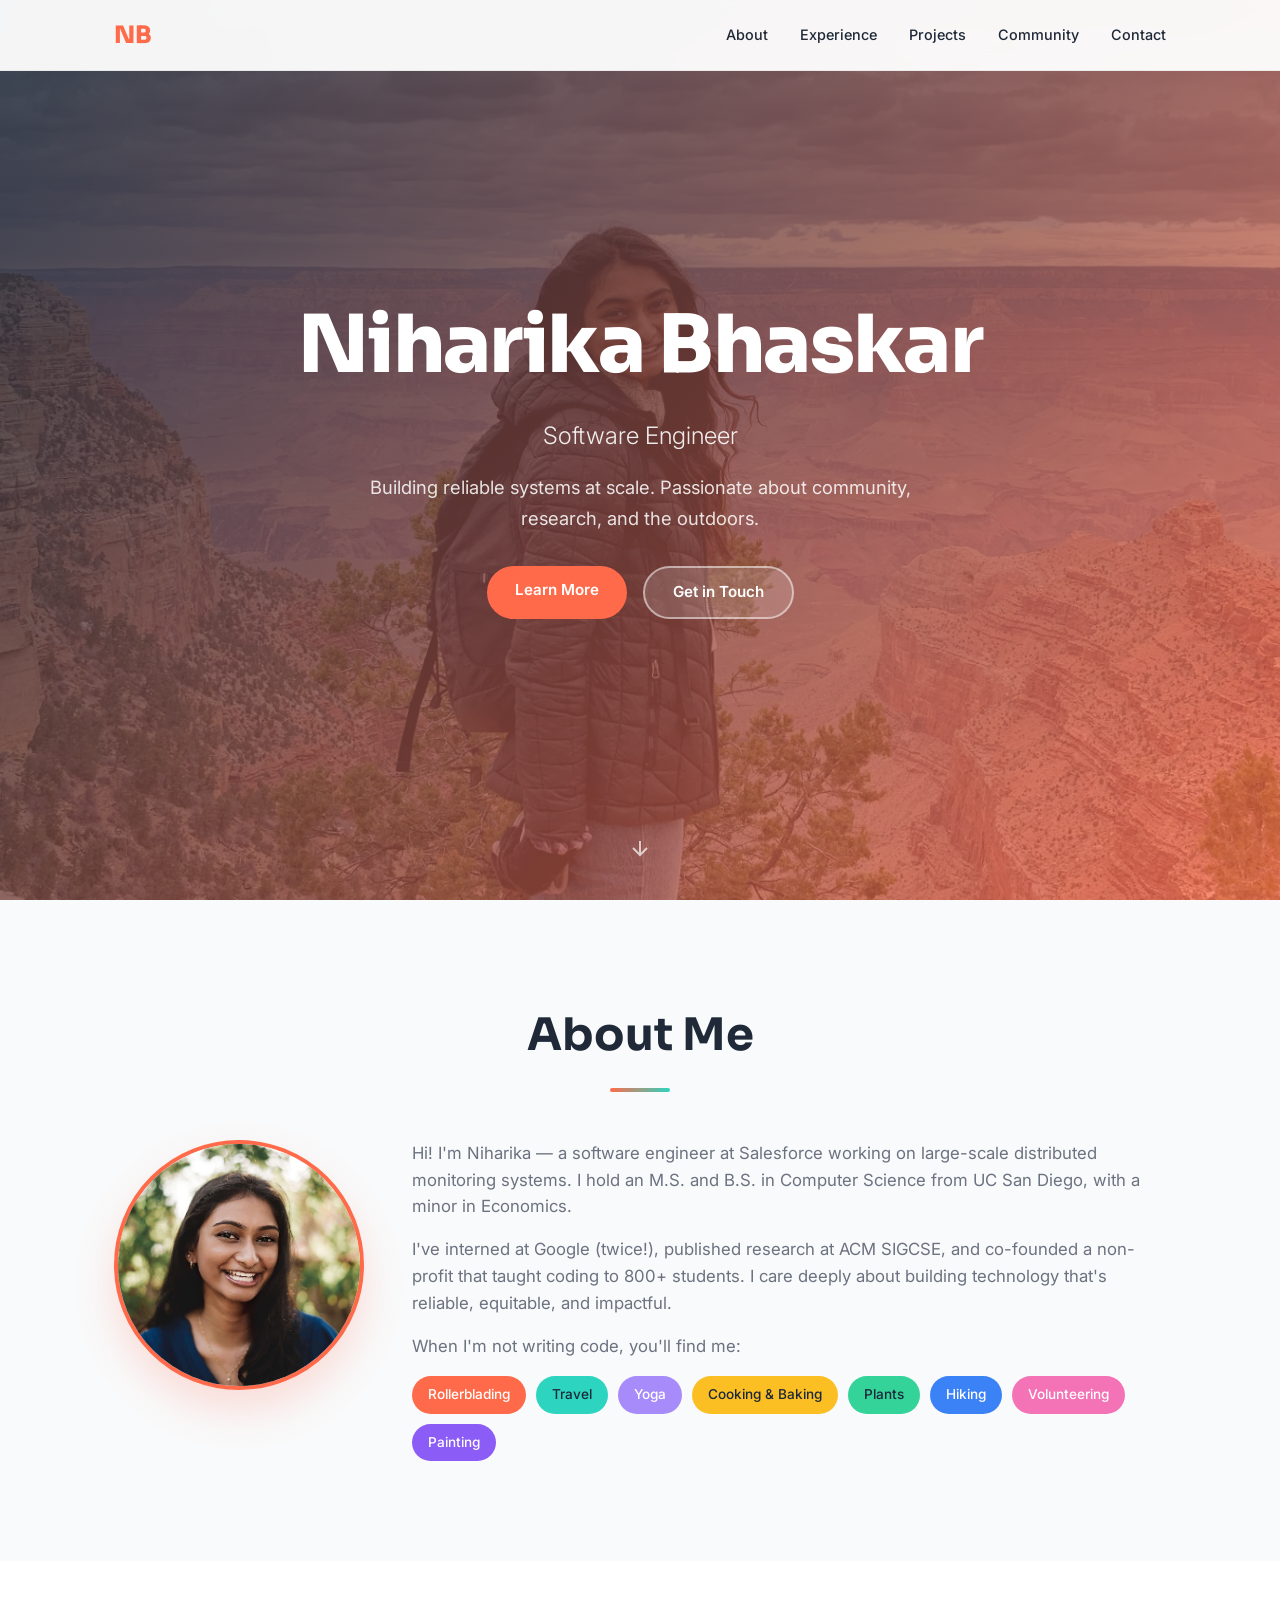
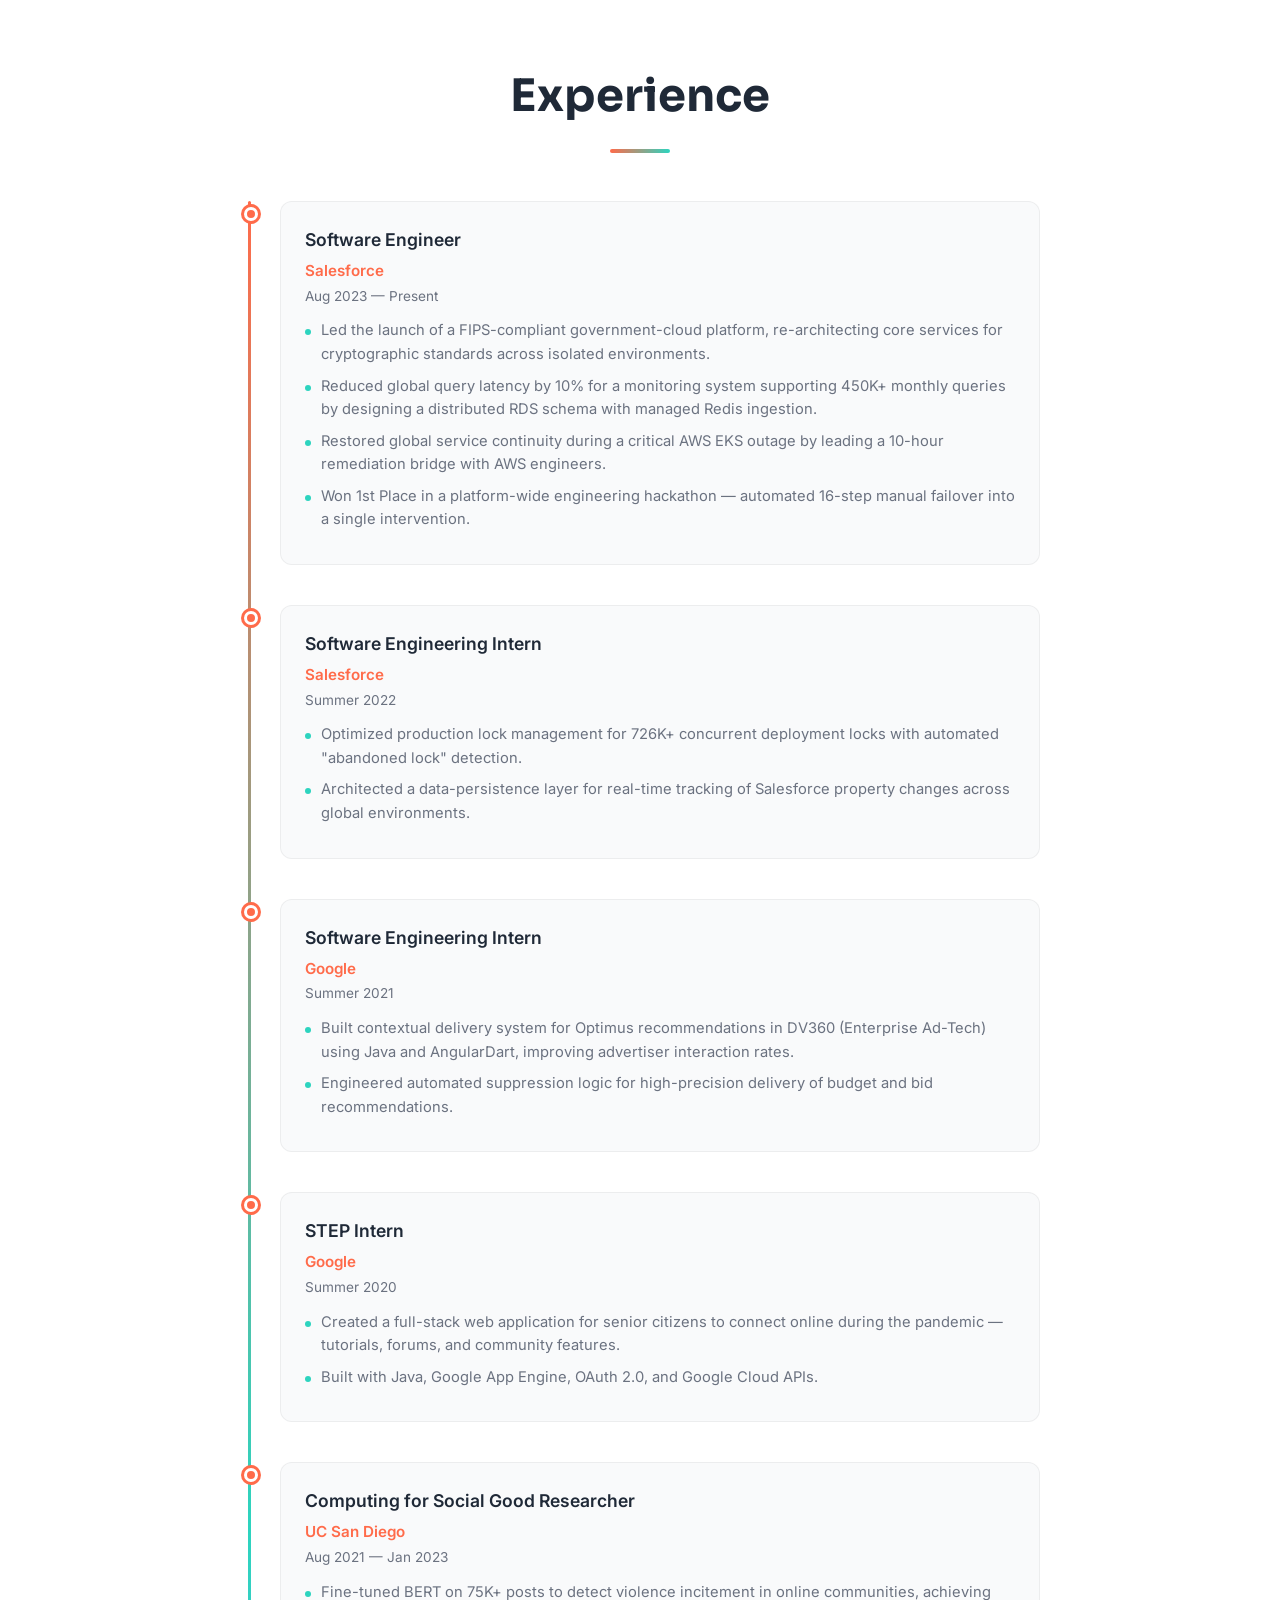
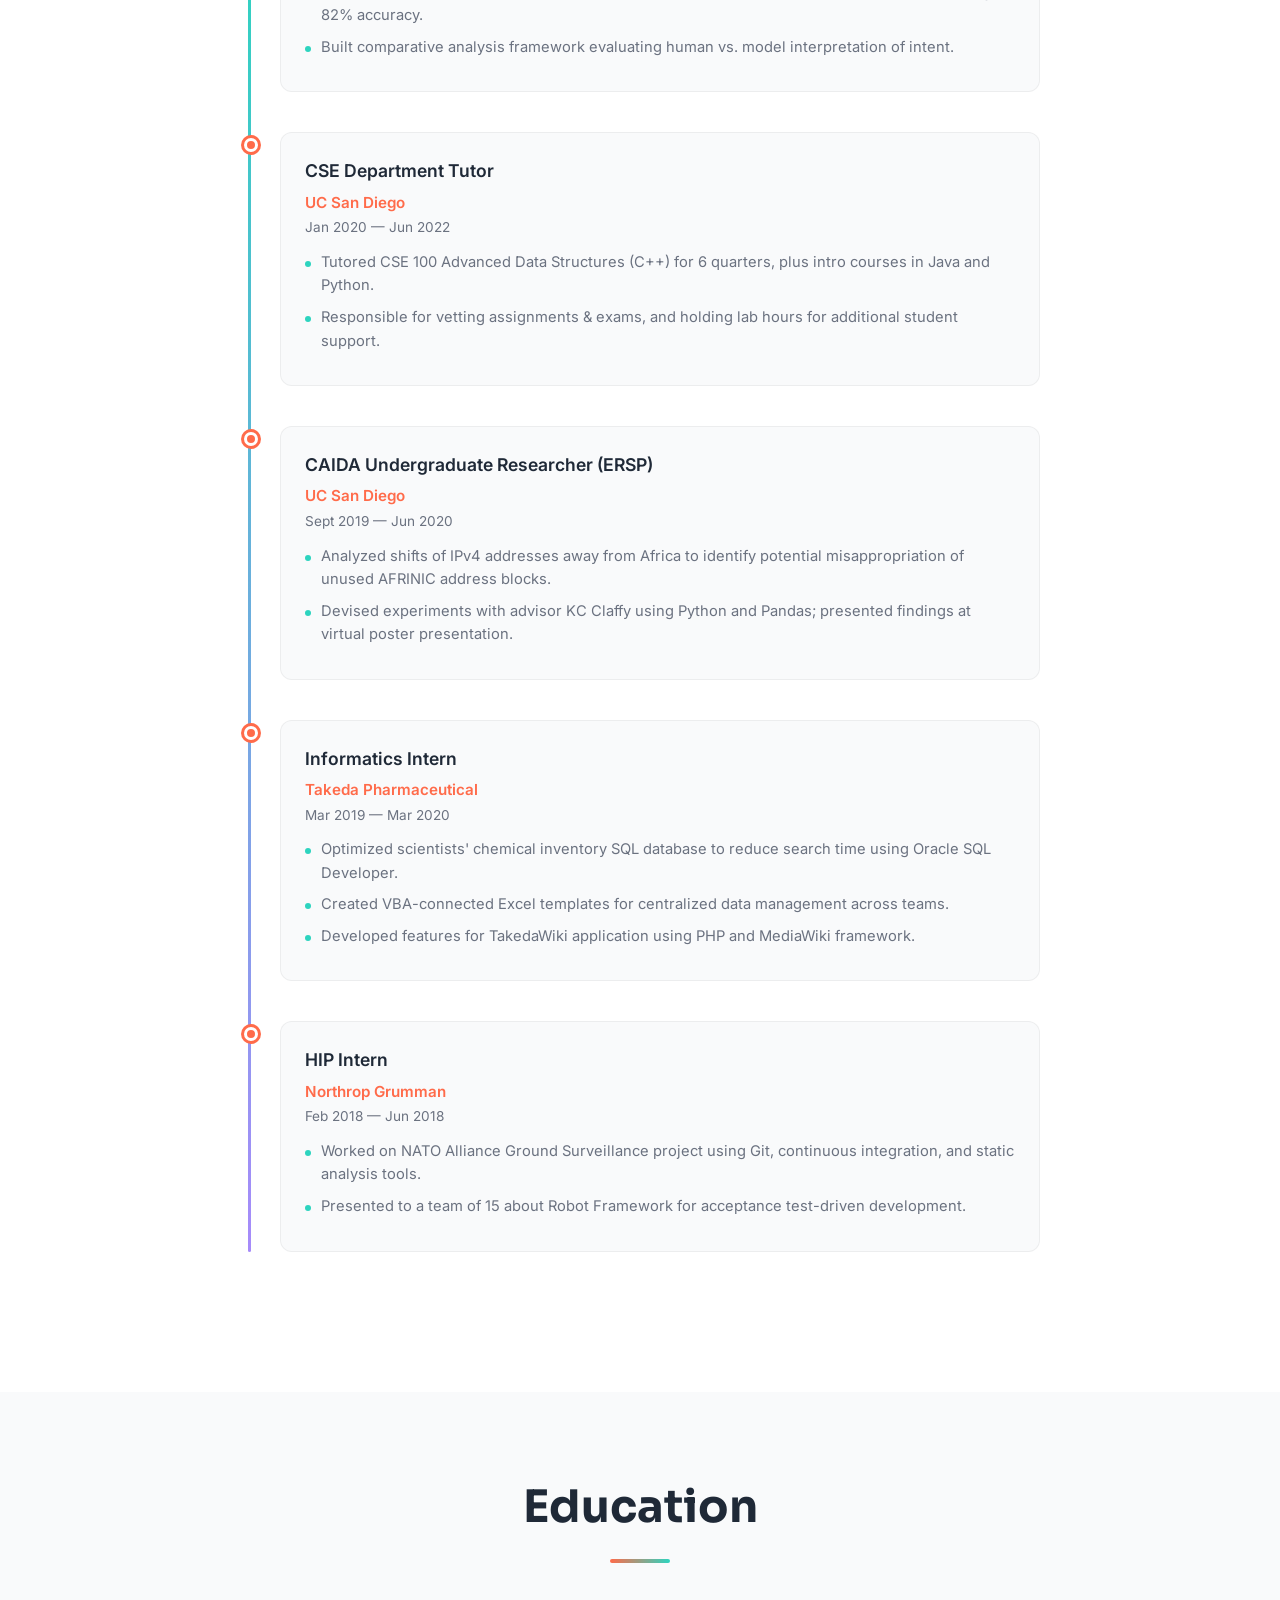
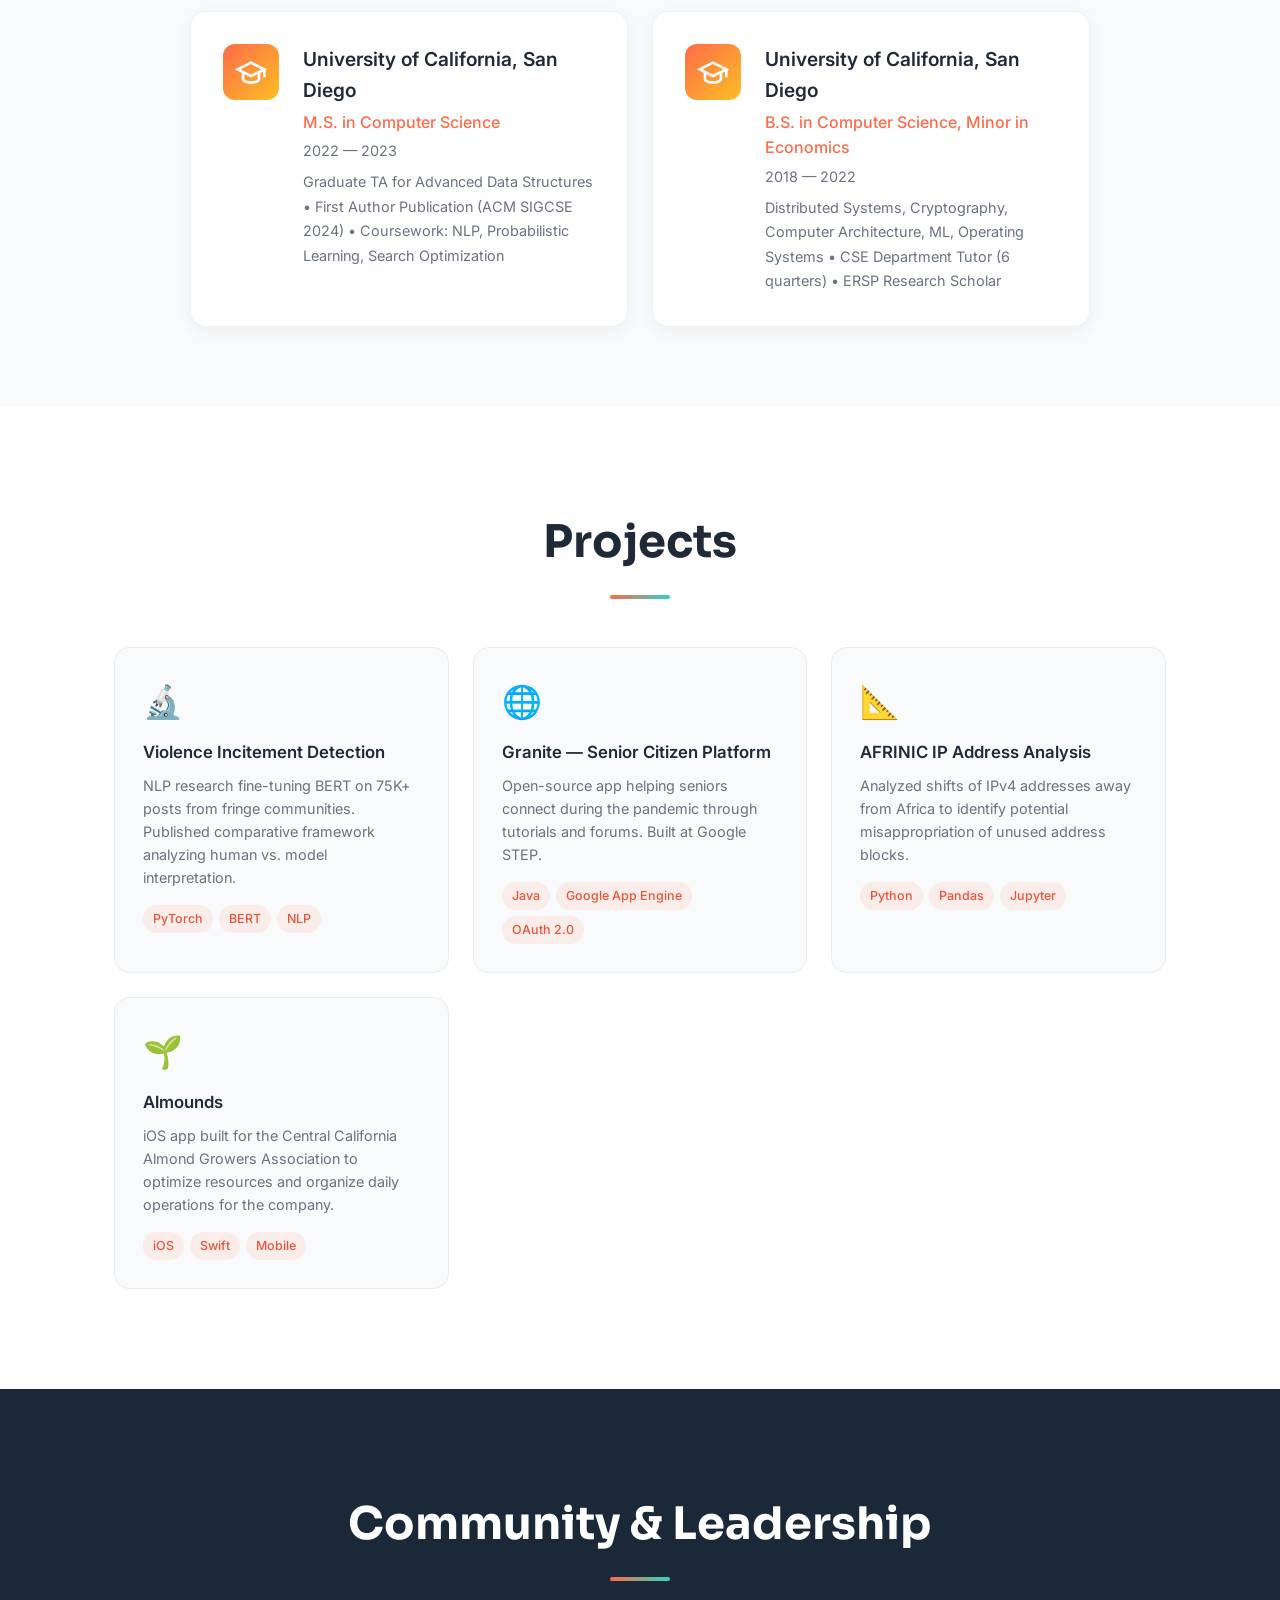
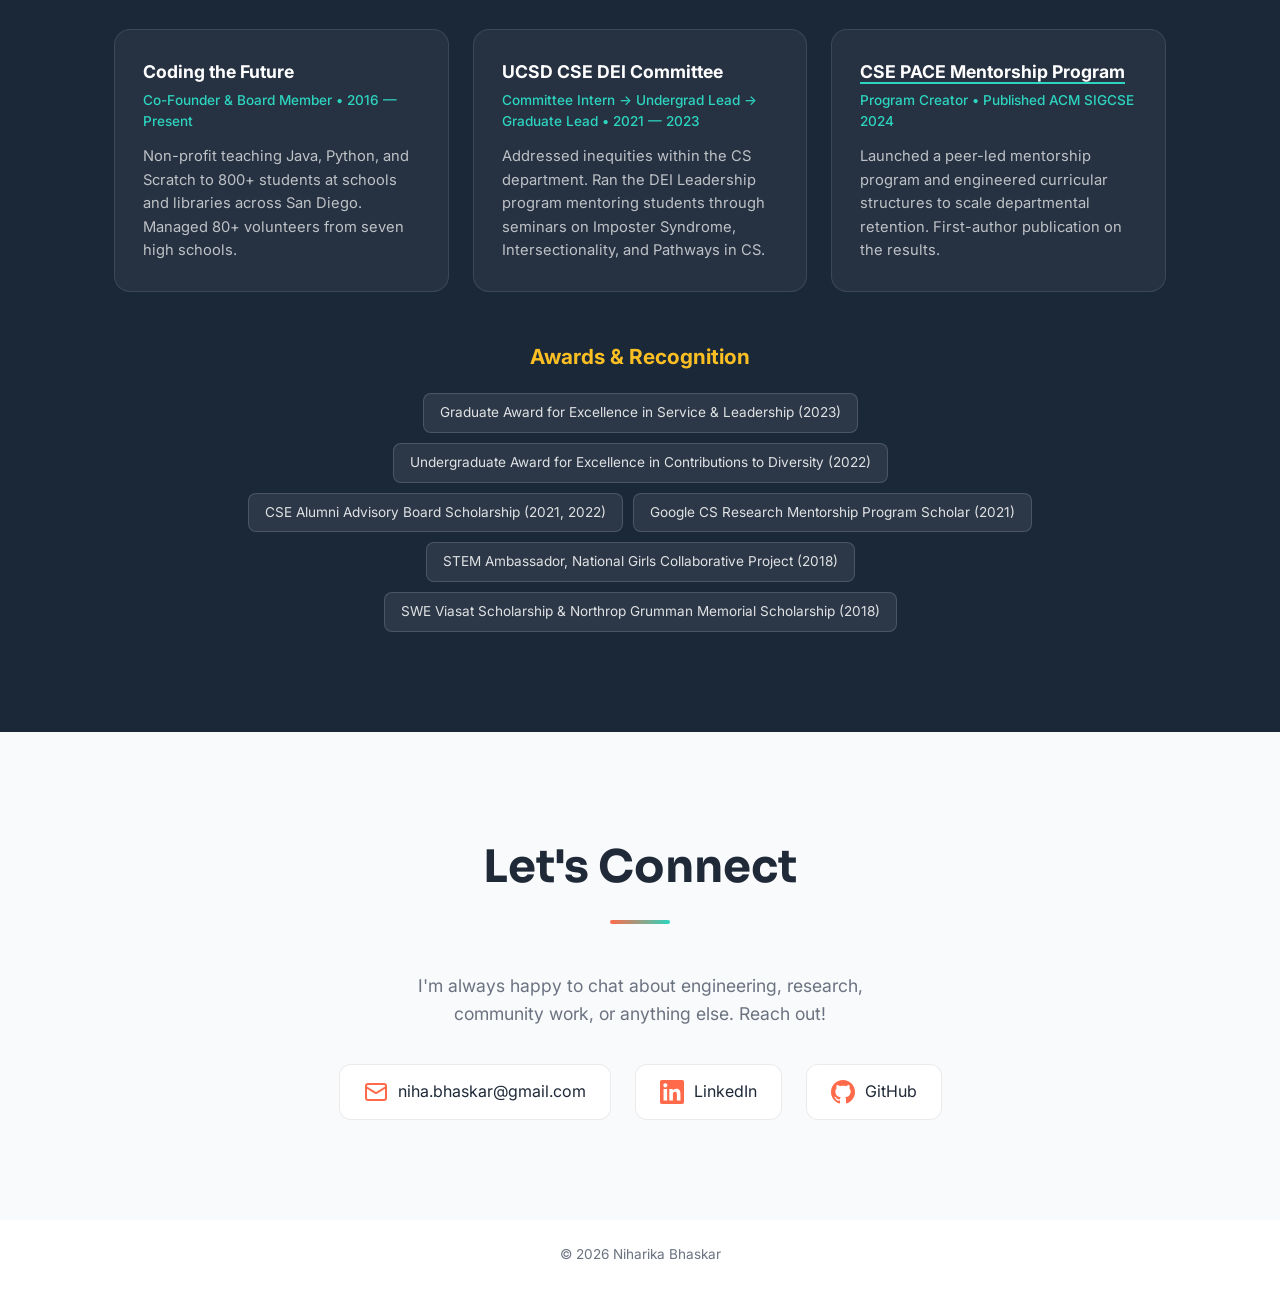
==== commit a021d60a: "Remove GPA from education section Co-Authored-By: Claude Opus 4.6 <noreply@anthropic.com>" ====
--- a/index.html
+++ b/index.html
@@ -239,7 +239,7 @@
                     <div class="edu-details">
                         <h3>University of California, San Diego</h3>
                         <p class="edu-degree">B.S. in Computer Science, Minor in Economics</p>
-                        <p class="edu-date">2018 — 2022 &nbsp;|&nbsp; GPA 3.8</p>
+                        <p class="edu-date">2018 — 2022</p>
                         <p class="edu-highlights">Distributed Systems, Cryptography, Computer Architecture, ML, Operating Systems &bull; CSE Department Tutor (6 quarters) &bull; ERSP Research Scholar</p>
                     </div>
                 </div>
@@ -275,14 +275,14 @@
                         <span>Python</span><span>Pandas</span><span>Jupyter</span>
                     </div>
                 </div>
-                <div class="project-card">
+                <a href="https://github.com/nihabhaskar/Almounds" target="_blank" class="project-card project-card-link">
                     <div class="project-icon">&#127793;</div>
                     <h3>Almounds</h3>
                     <p>iOS app built for the Central California Almond Growers Association to optimize resources and organize daily operations for the company.</p>
                     <div class="project-tags">
                         <span>iOS</span><span>Swift</span><span>Mobile</span>
                     </div>
-                </div>
+                </a>
             </div>
         </div>
     </section>
--- a/styles.css
+++ b/styles.css
@@ -451,6 +451,12 @@
     box-shadow: 0 12px 30px rgba(0, 0, 0, 0.1);
 }
 
+.project-card-link {
+    text-decoration: none;
+    color: inherit;
+    display: block;
+}
+
 .project-icon {
     font-size: 2rem;
     margin-bottom: 12px;
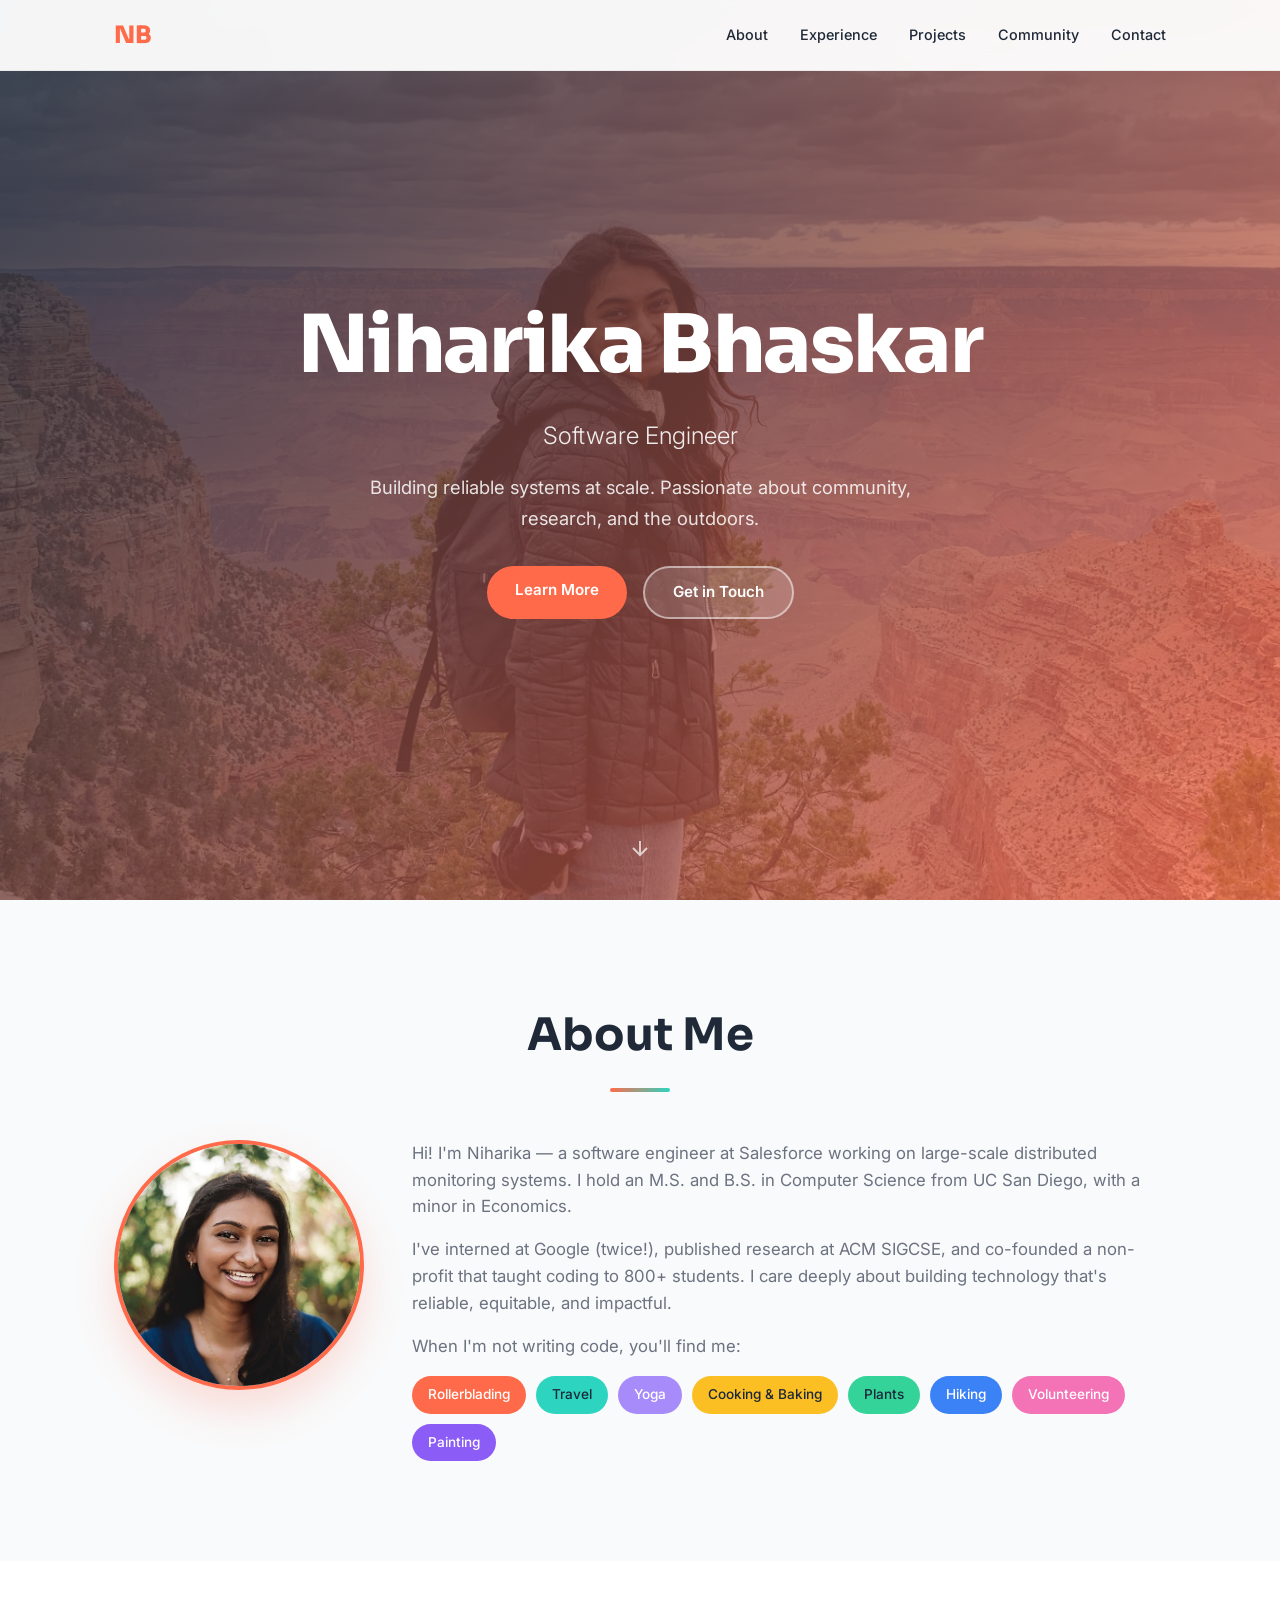
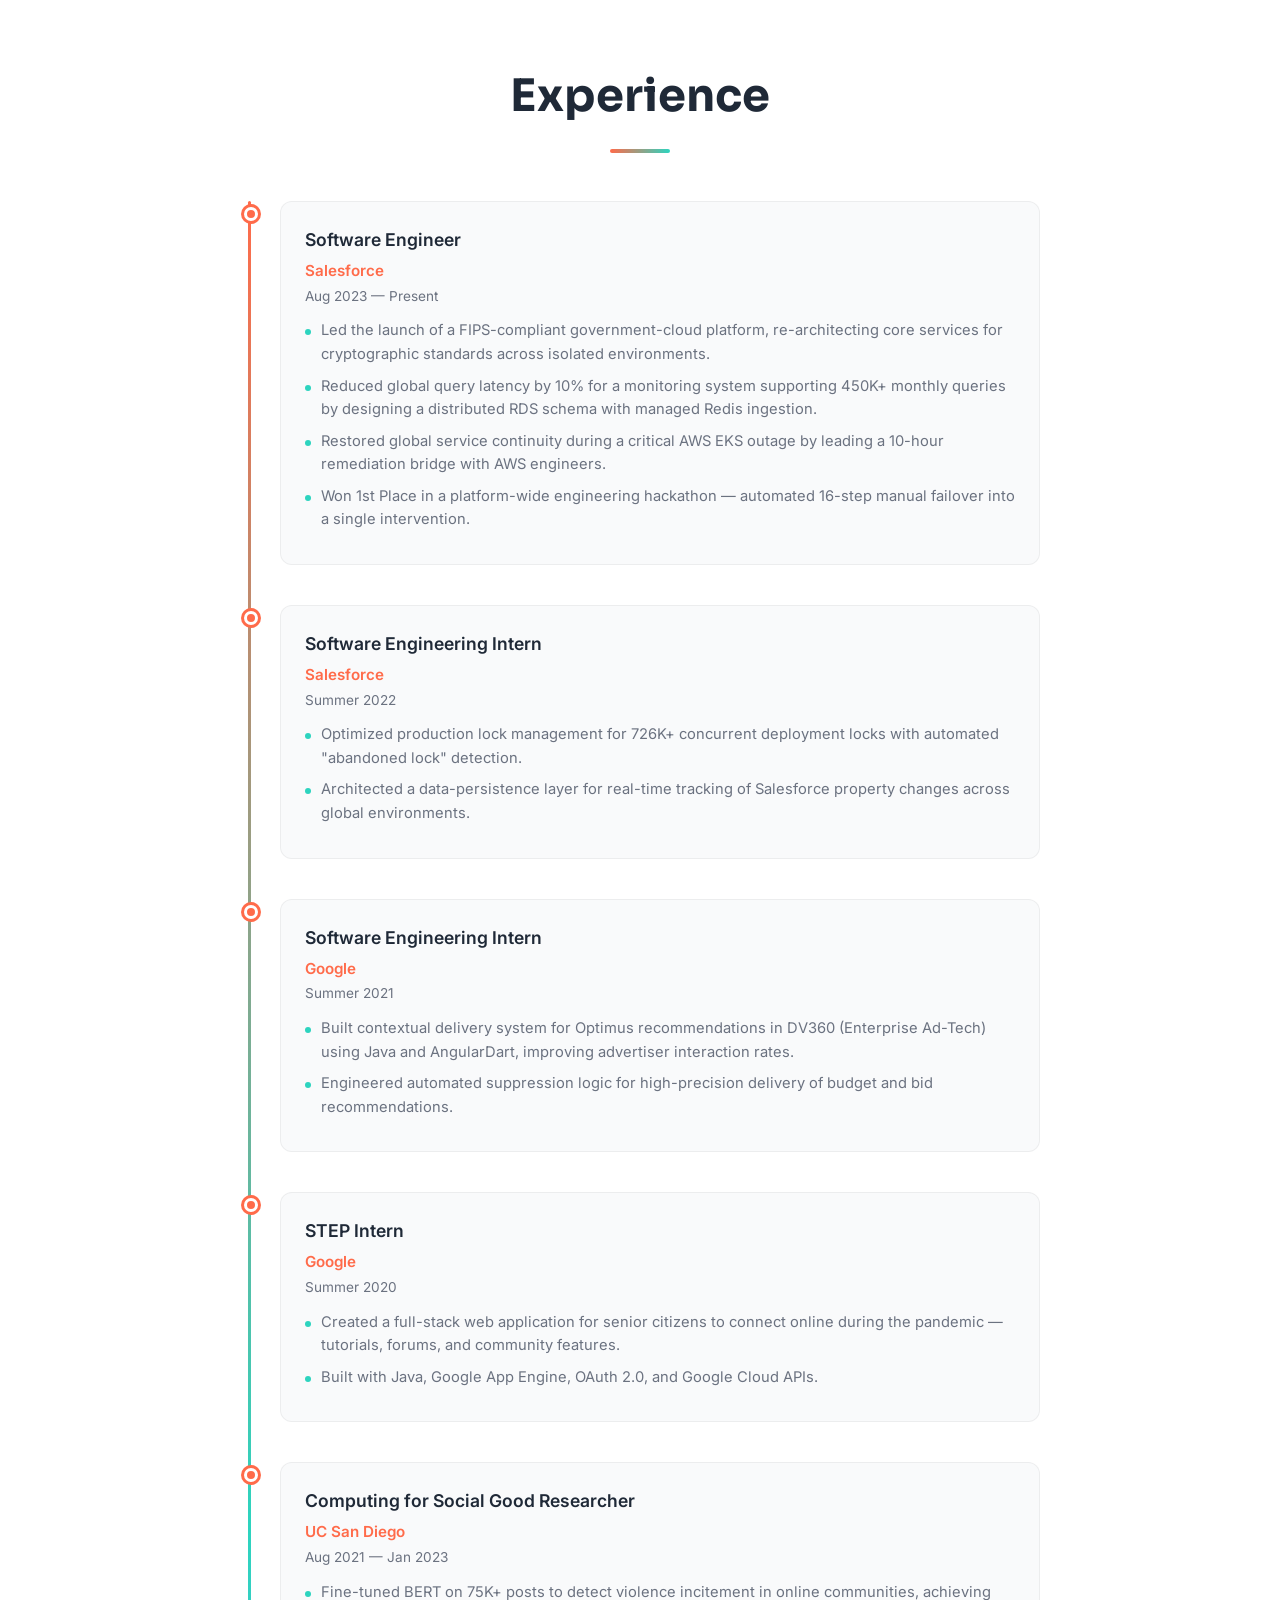
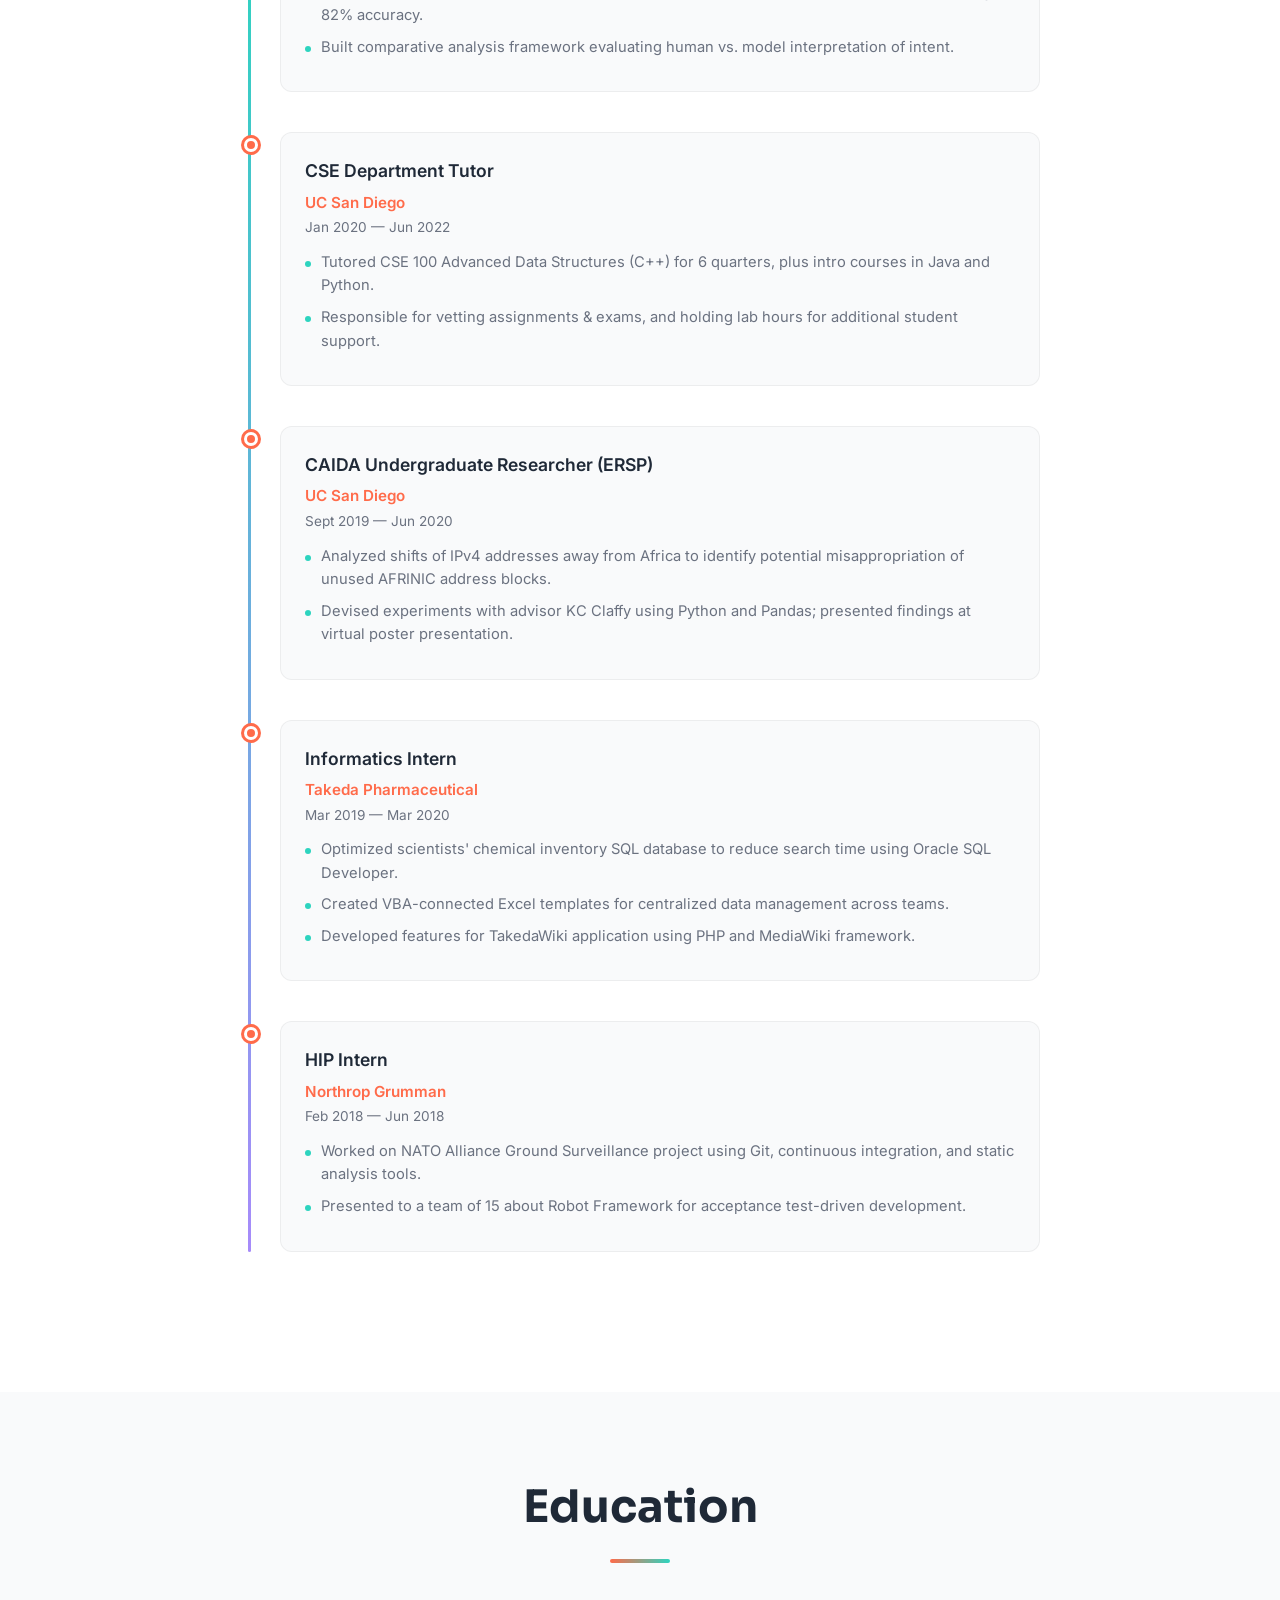
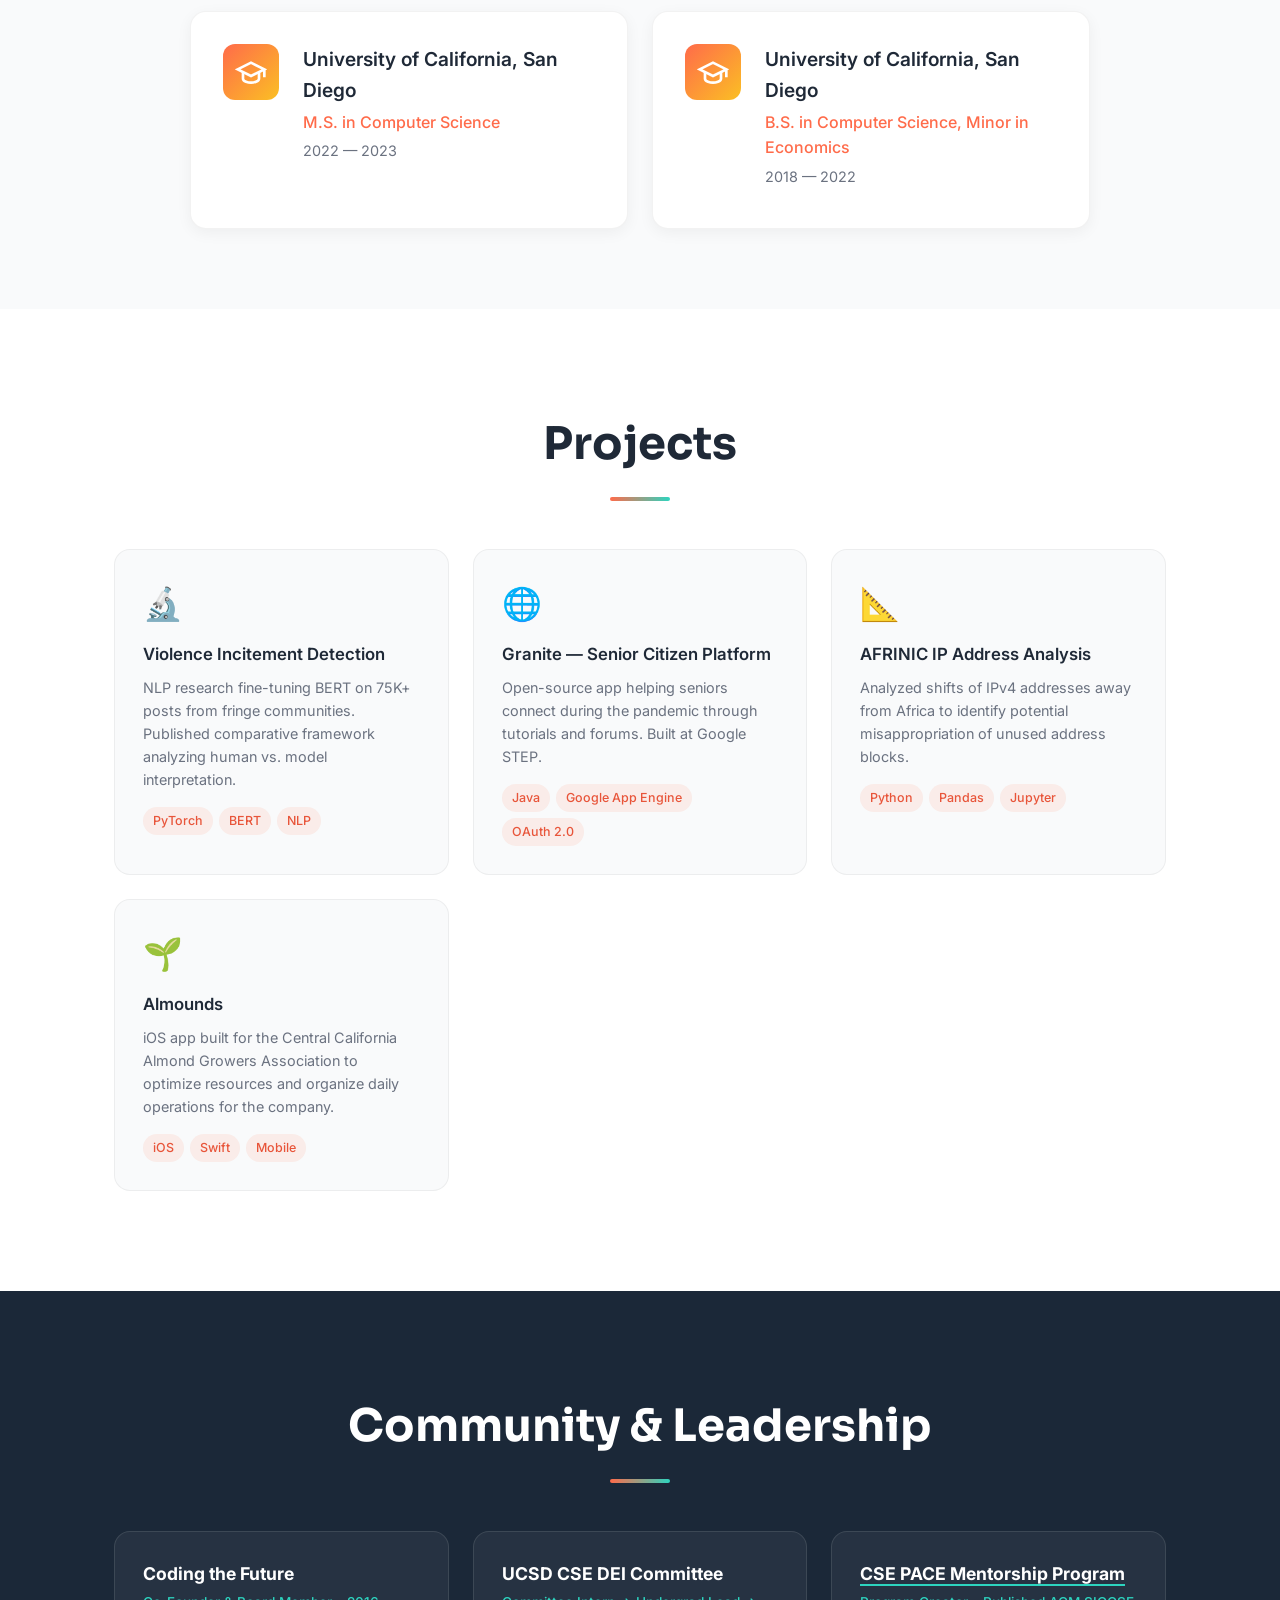
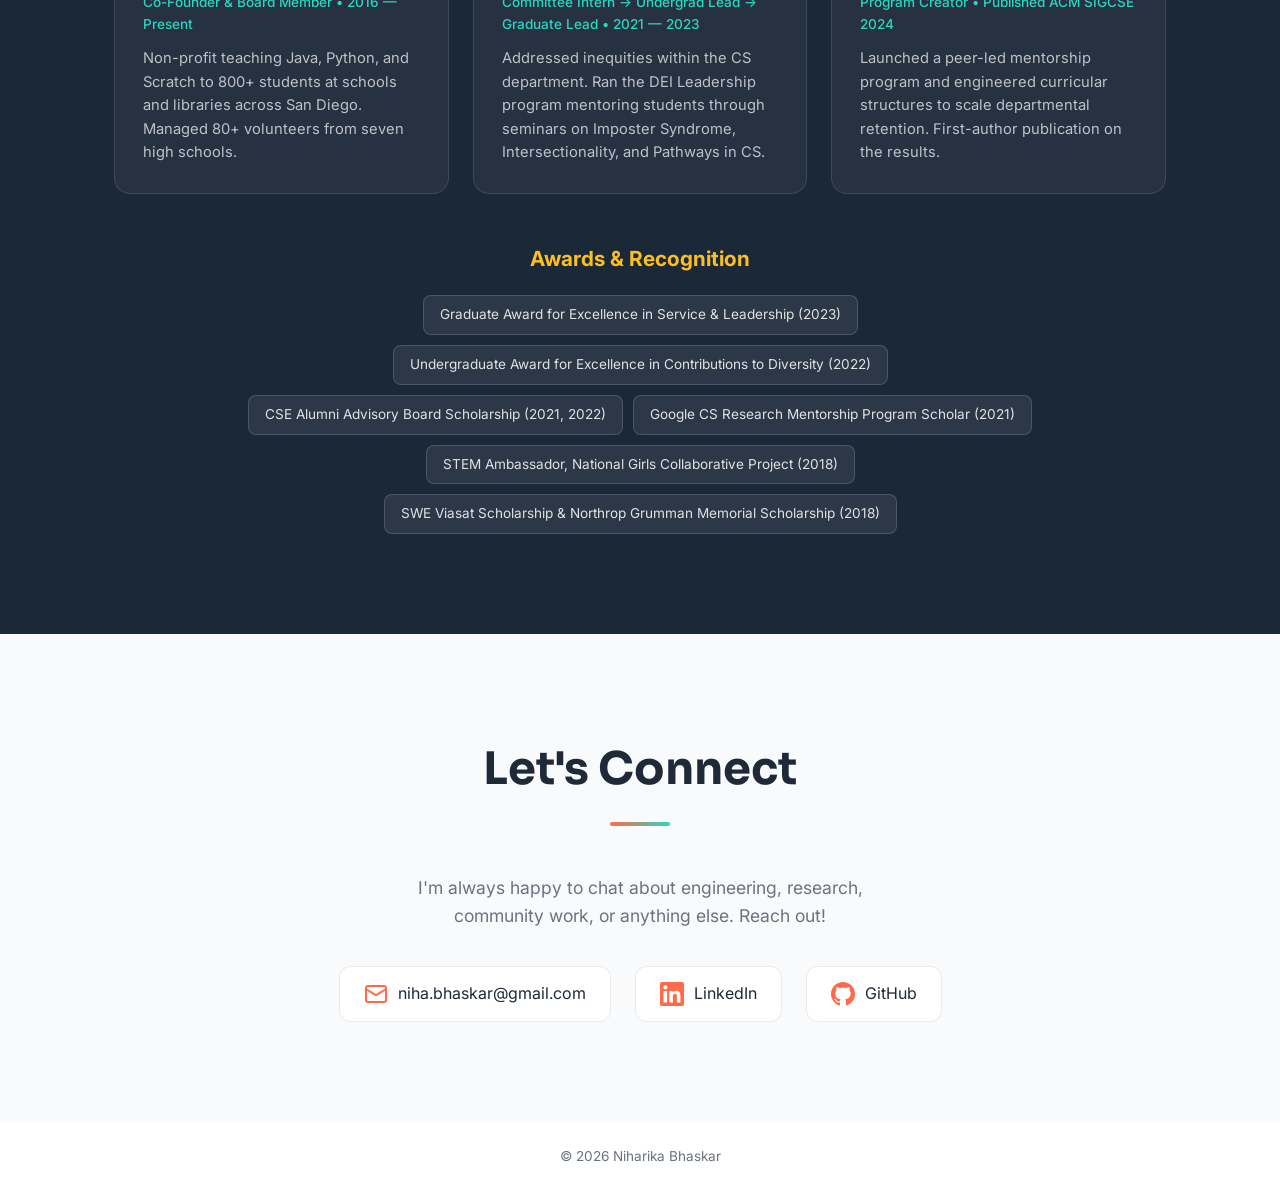
==== commit f17a6c36: "Clean up education cards — remove bullet point details Just show degree, school, and dates. The deta" ====
--- a/index.html
+++ b/index.html
@@ -227,7 +227,6 @@
                         <h3>University of California, San Diego</h3>
                         <p class="edu-degree">M.S. in Computer Science</p>
                         <p class="edu-date">2022 — 2023</p>
-                        <p class="edu-highlights">Graduate TA for Advanced Data Structures &bull; First Author Publication (ACM SIGCSE 2024) &bull; Coursework: NLP, Probabilistic Learning, Search Optimization</p>
                     </div>
                 </div>
                 <div class="edu-card">
@@ -240,7 +239,6 @@
                         <h3>University of California, San Diego</h3>
                         <p class="edu-degree">B.S. in Computer Science, Minor in Economics</p>
                         <p class="edu-date">2018 — 2022</p>
-                        <p class="edu-highlights">Distributed Systems, Cryptography, Computer Architecture, ML, Operating Systems &bull; CSE Department Tutor (6 quarters) &bull; ERSP Research Scholar</p>
                     </div>
                 </div>
             </div>
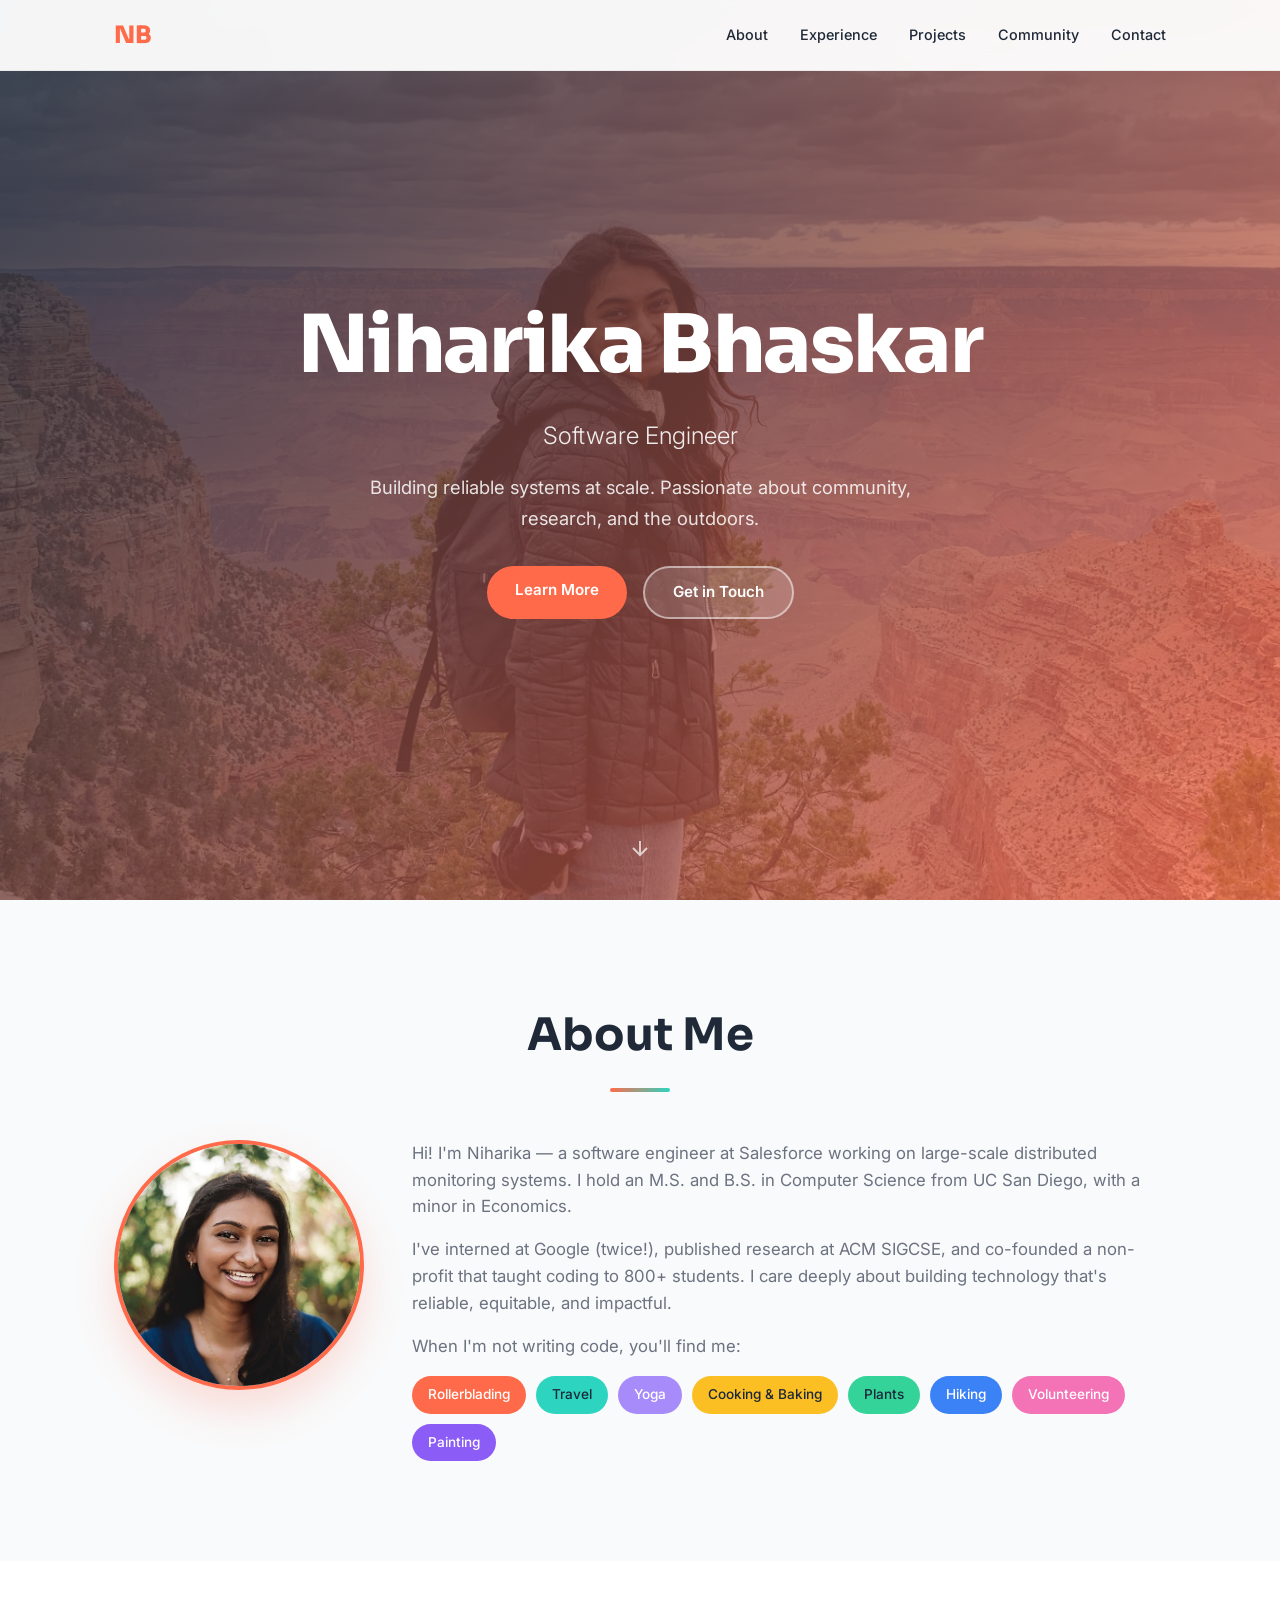
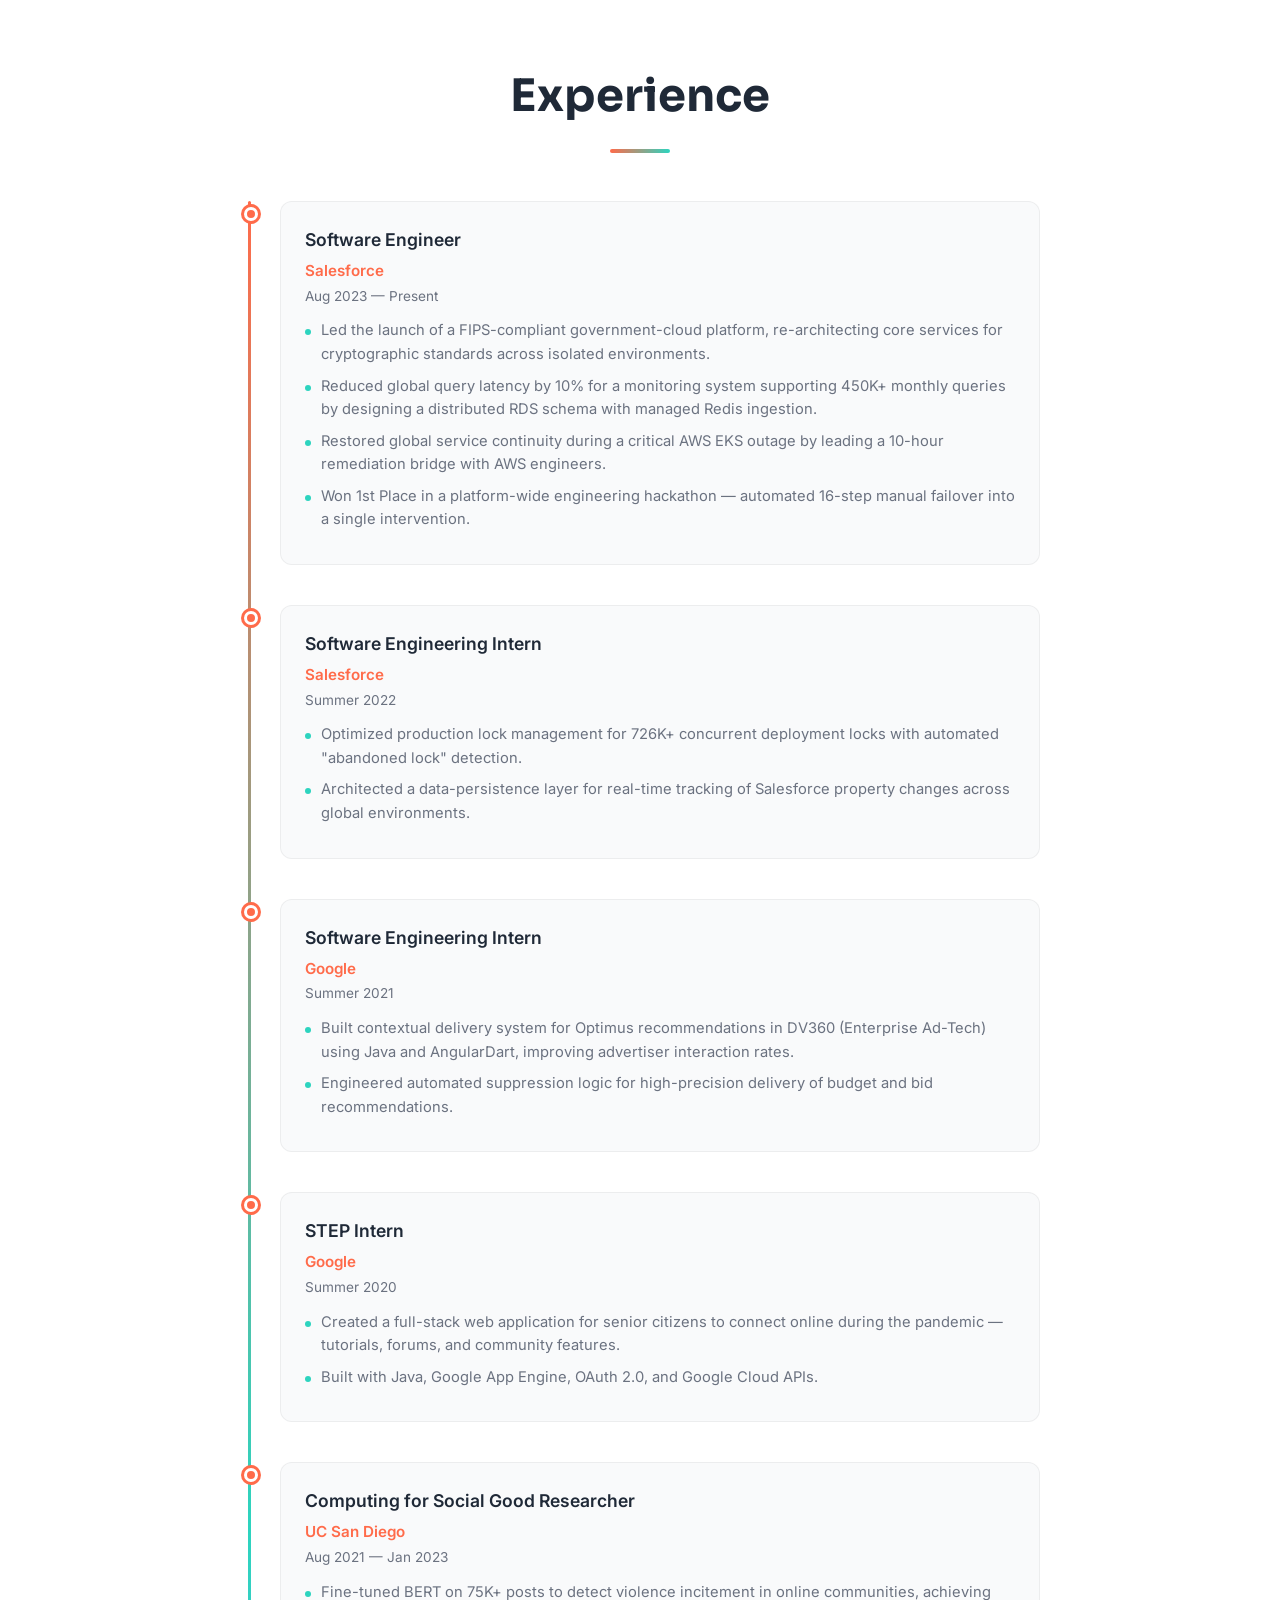
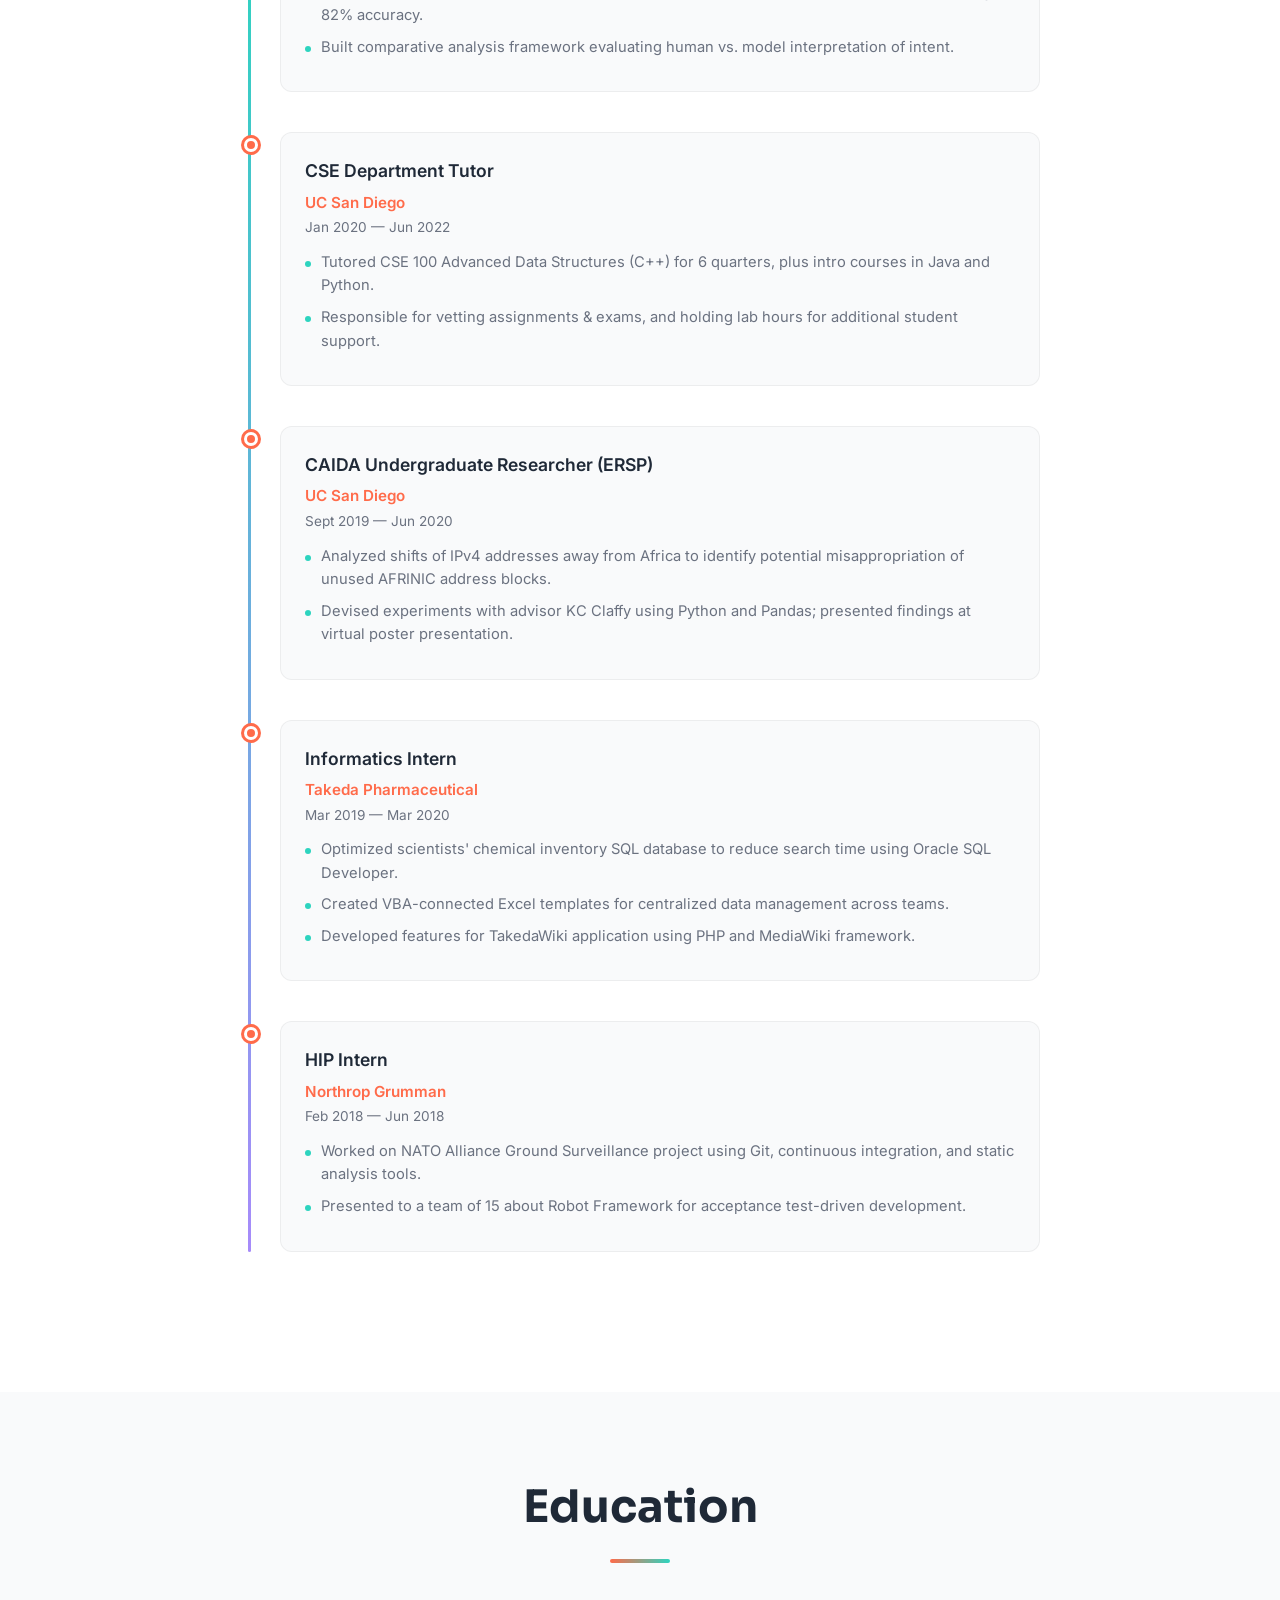
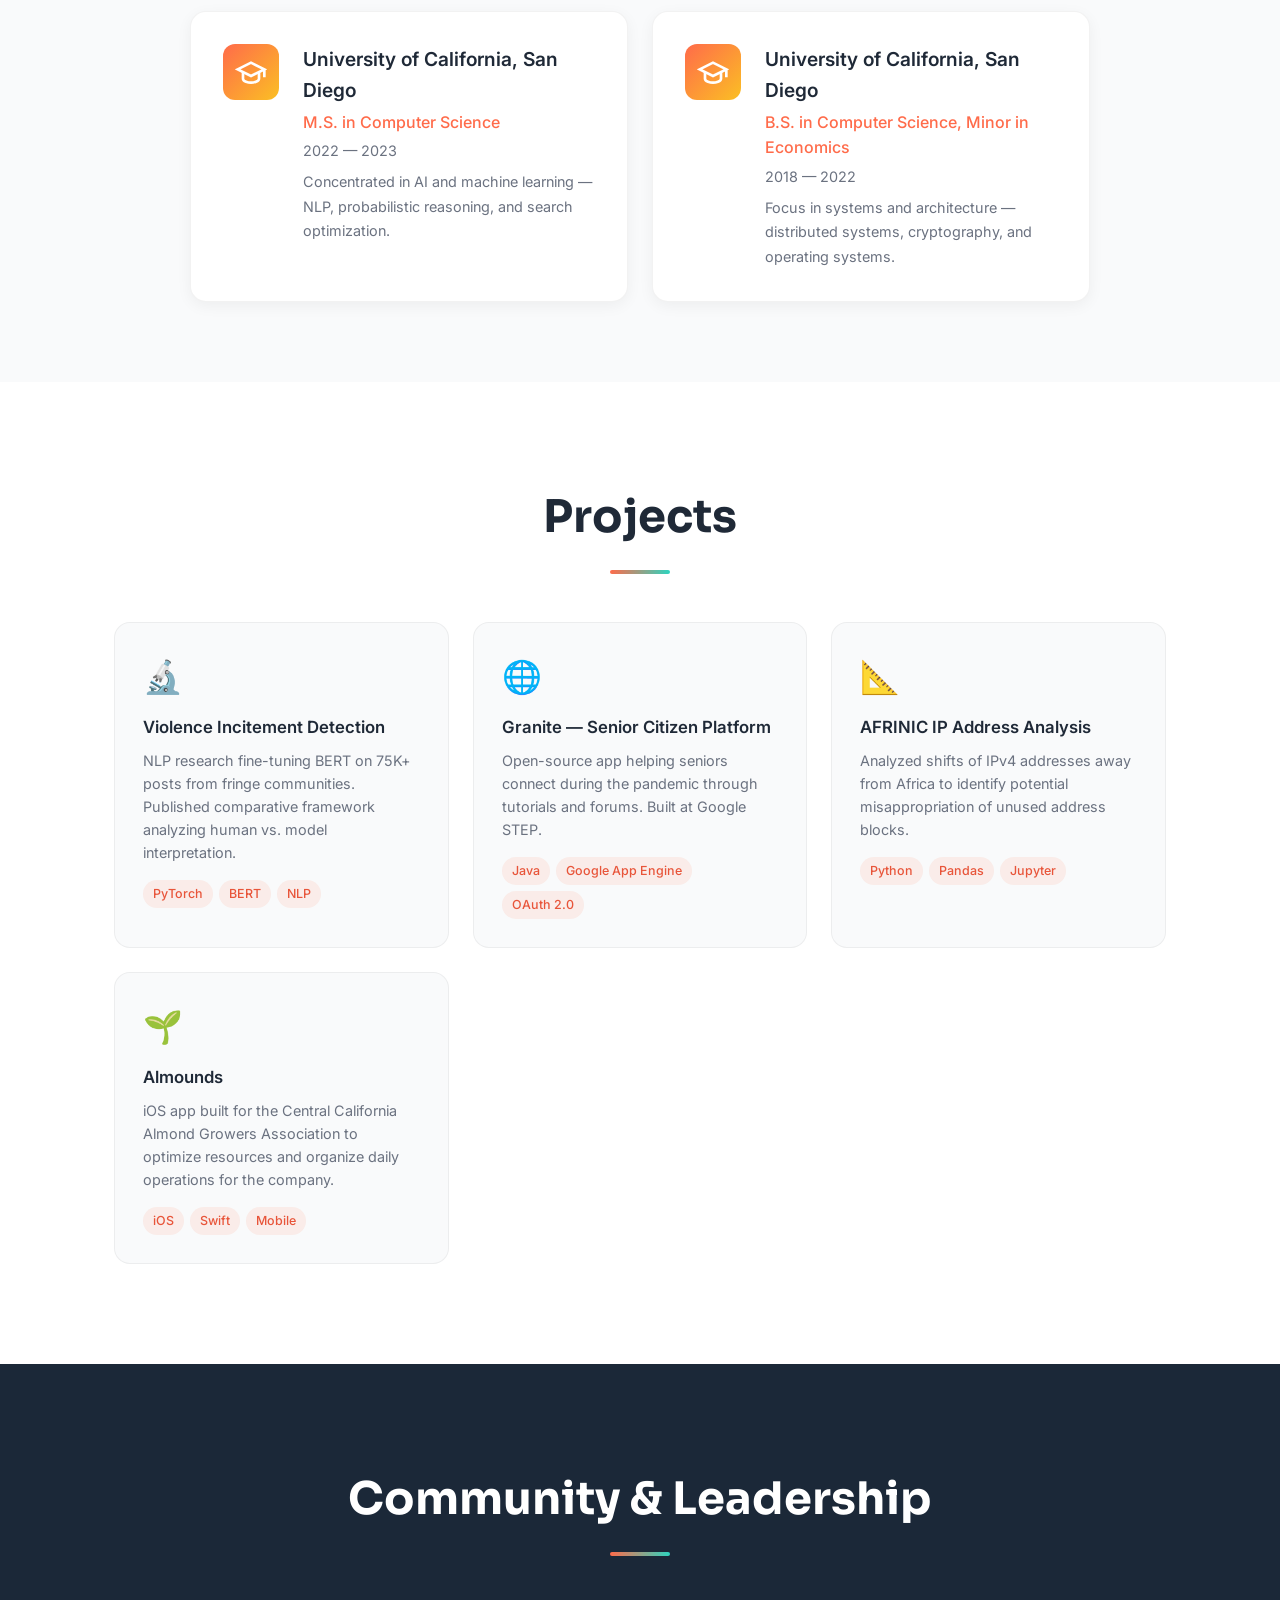
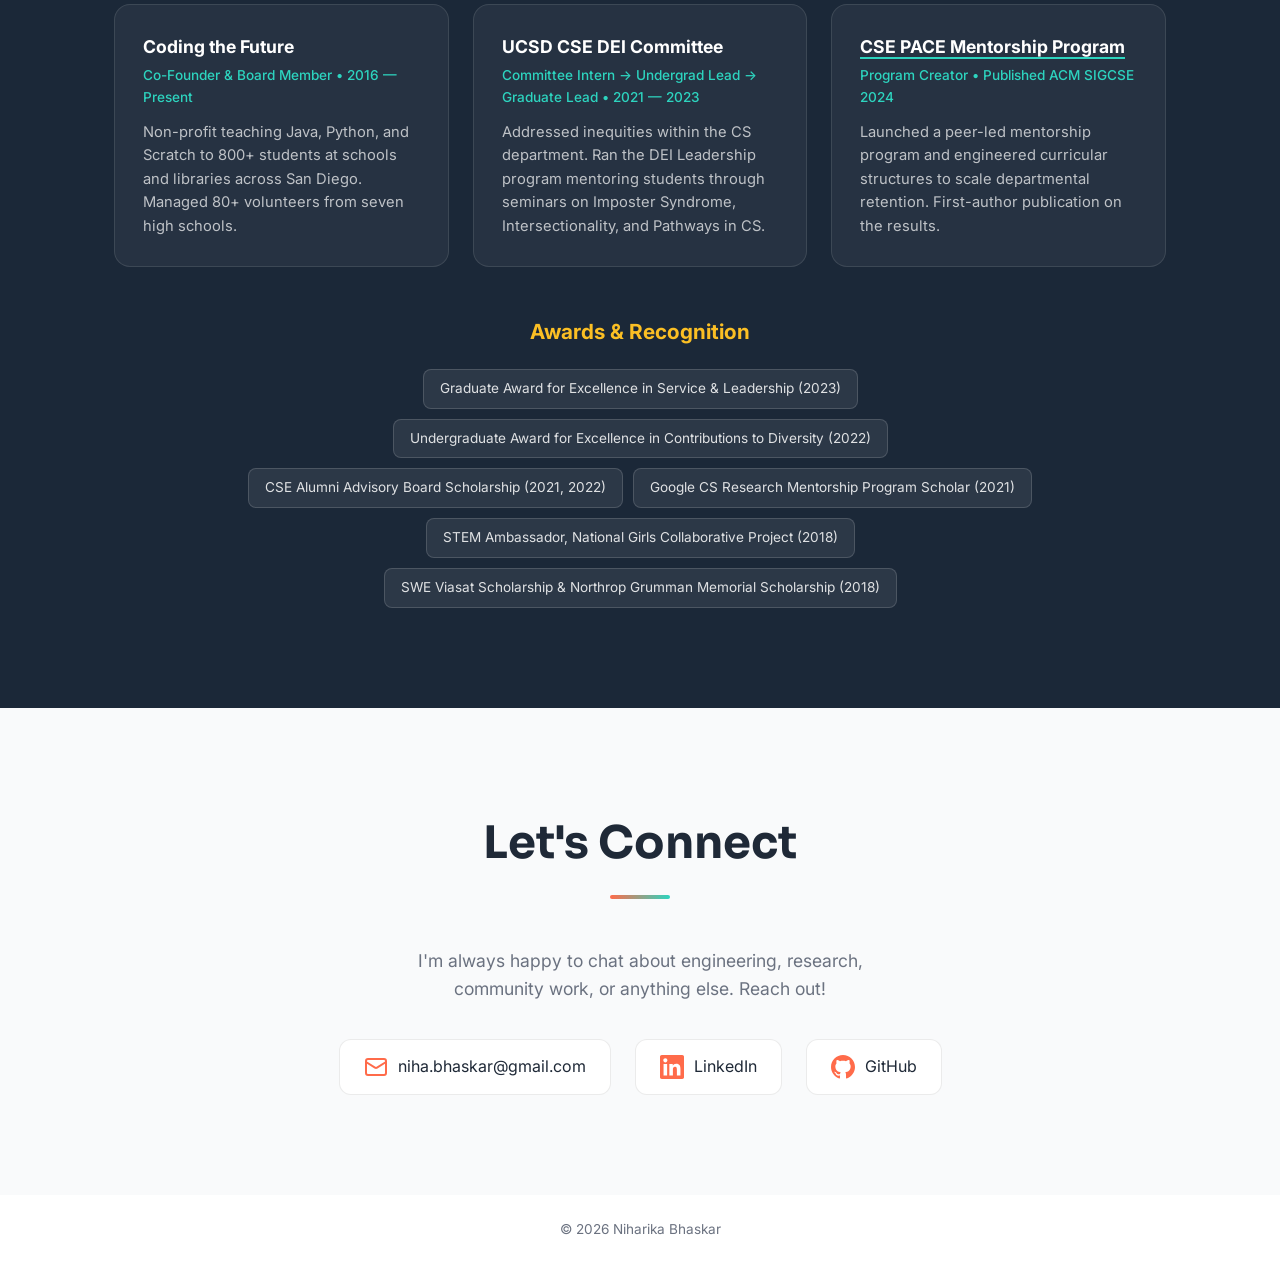
==== commit 32b4b2d0: "Add focus area descriptions to education cards M.S. highlights AI/ML focus, B.S. highlights systems/" ====
--- a/index.html
+++ b/index.html
@@ -227,6 +227,7 @@
                         <h3>University of California, San Diego</h3>
                         <p class="edu-degree">M.S. in Computer Science</p>
                         <p class="edu-date">2022 — 2023</p>
+                        <p class="edu-highlights">Concentrated in AI and machine learning — NLP, probabilistic reasoning, and search optimization.</p>
                     </div>
                 </div>
                 <div class="edu-card">
@@ -239,6 +240,7 @@
                         <h3>University of California, San Diego</h3>
                         <p class="edu-degree">B.S. in Computer Science, Minor in Economics</p>
                         <p class="edu-date">2018 — 2022</p>
+                        <p class="edu-highlights">Focus in systems and architecture — distributed systems, cryptography, and operating systems.</p>
                     </div>
                 </div>
             </div>
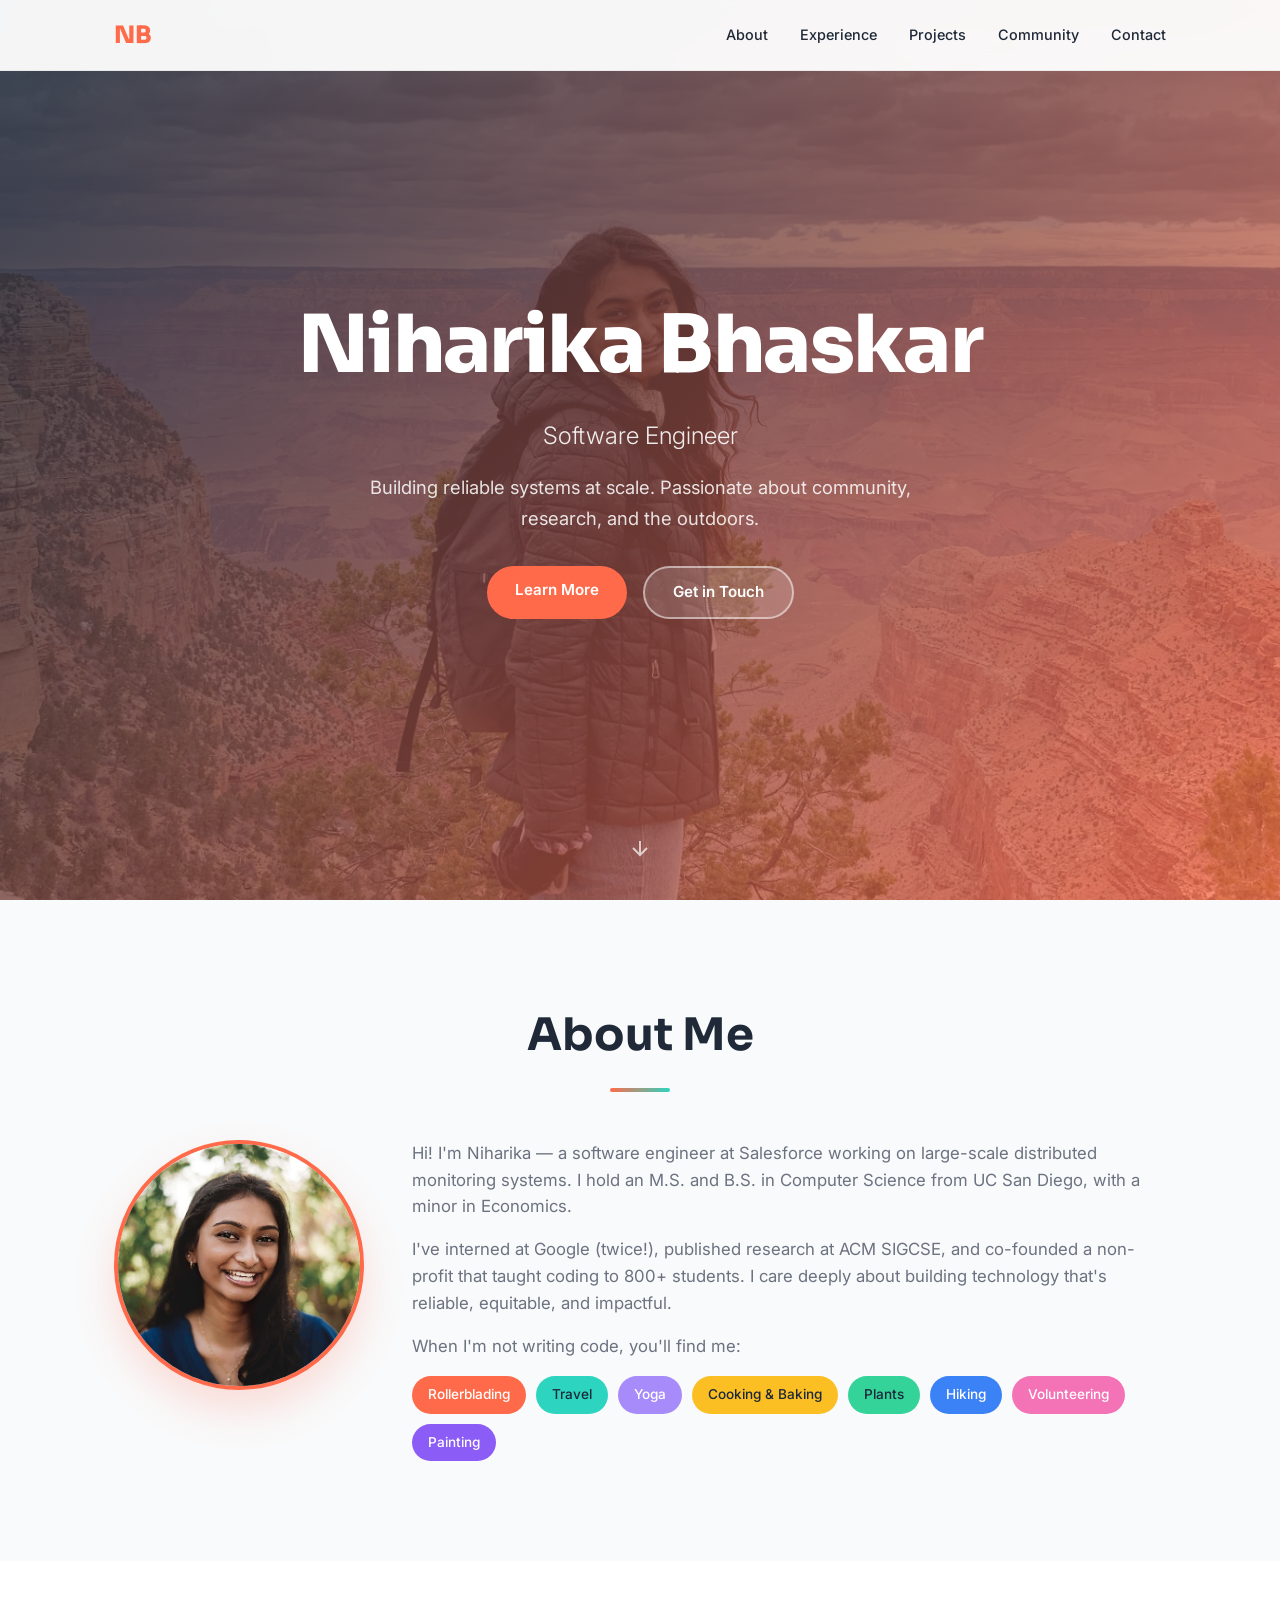
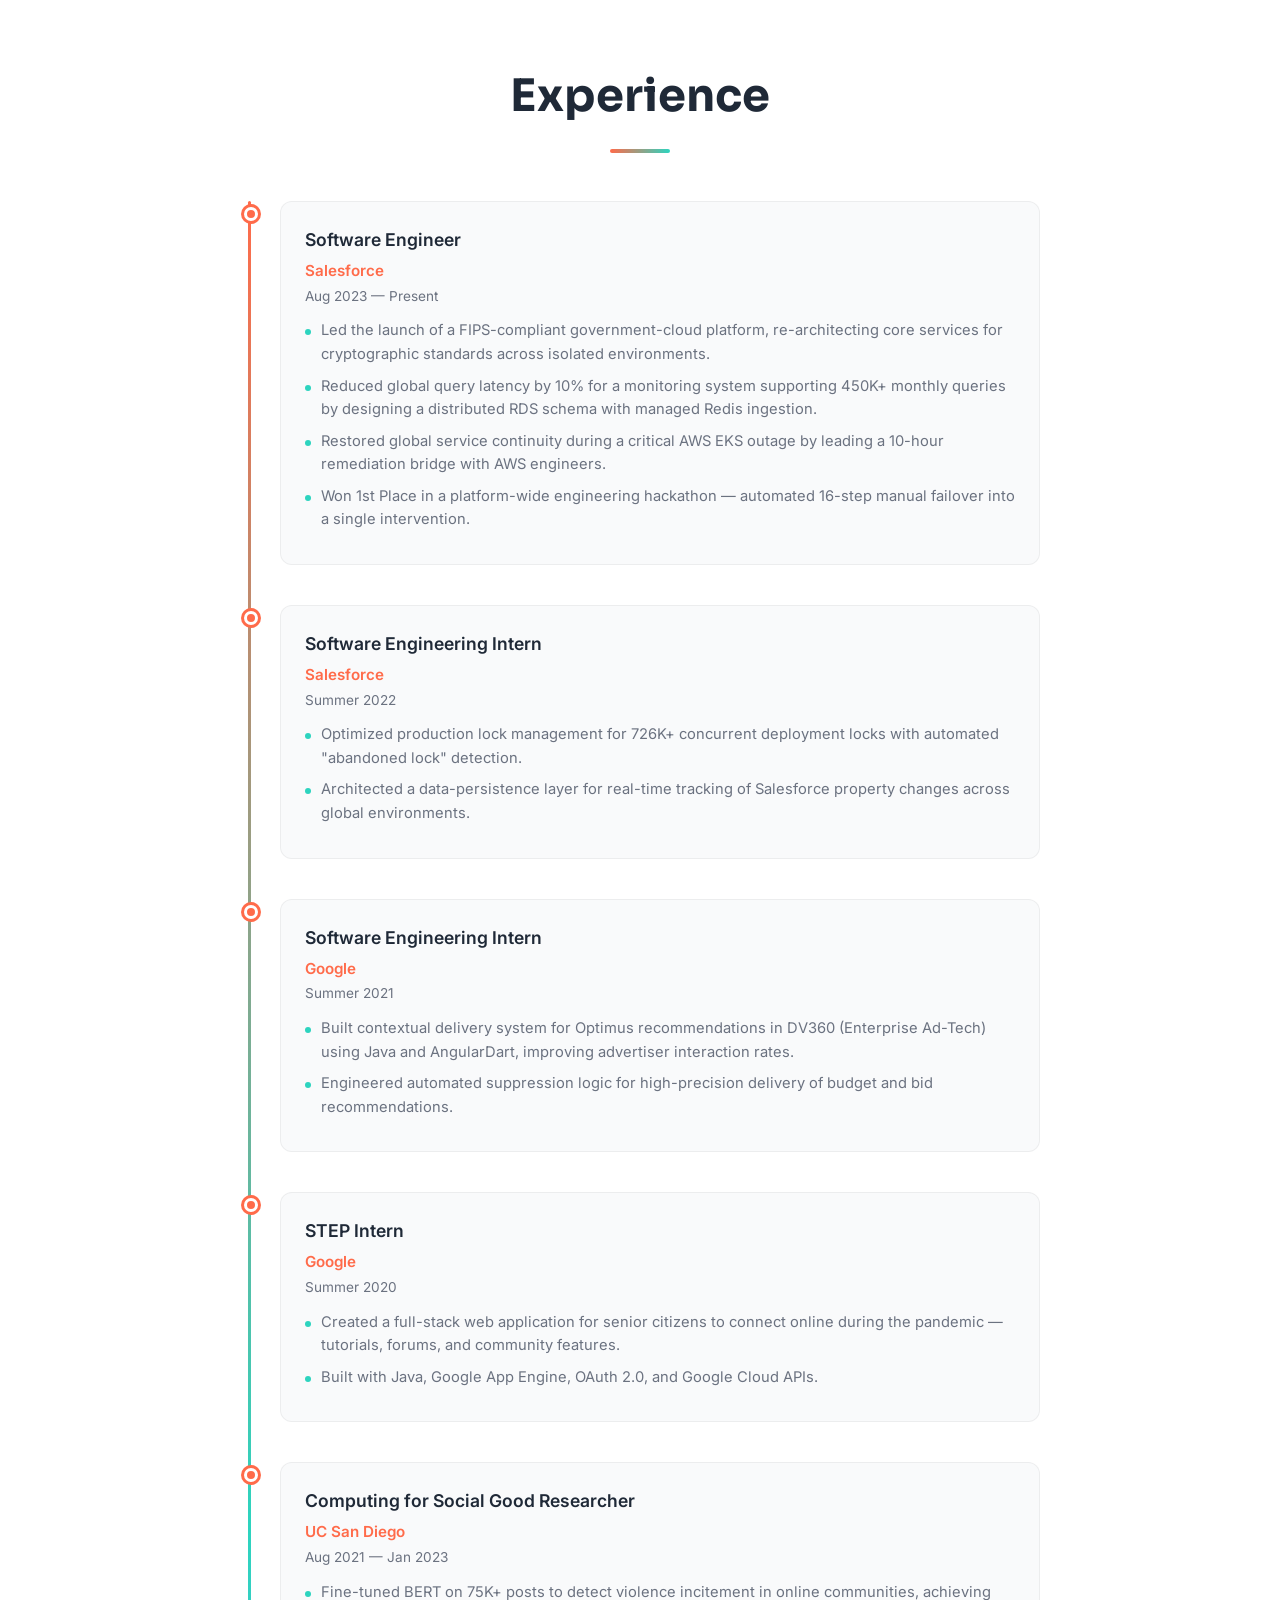
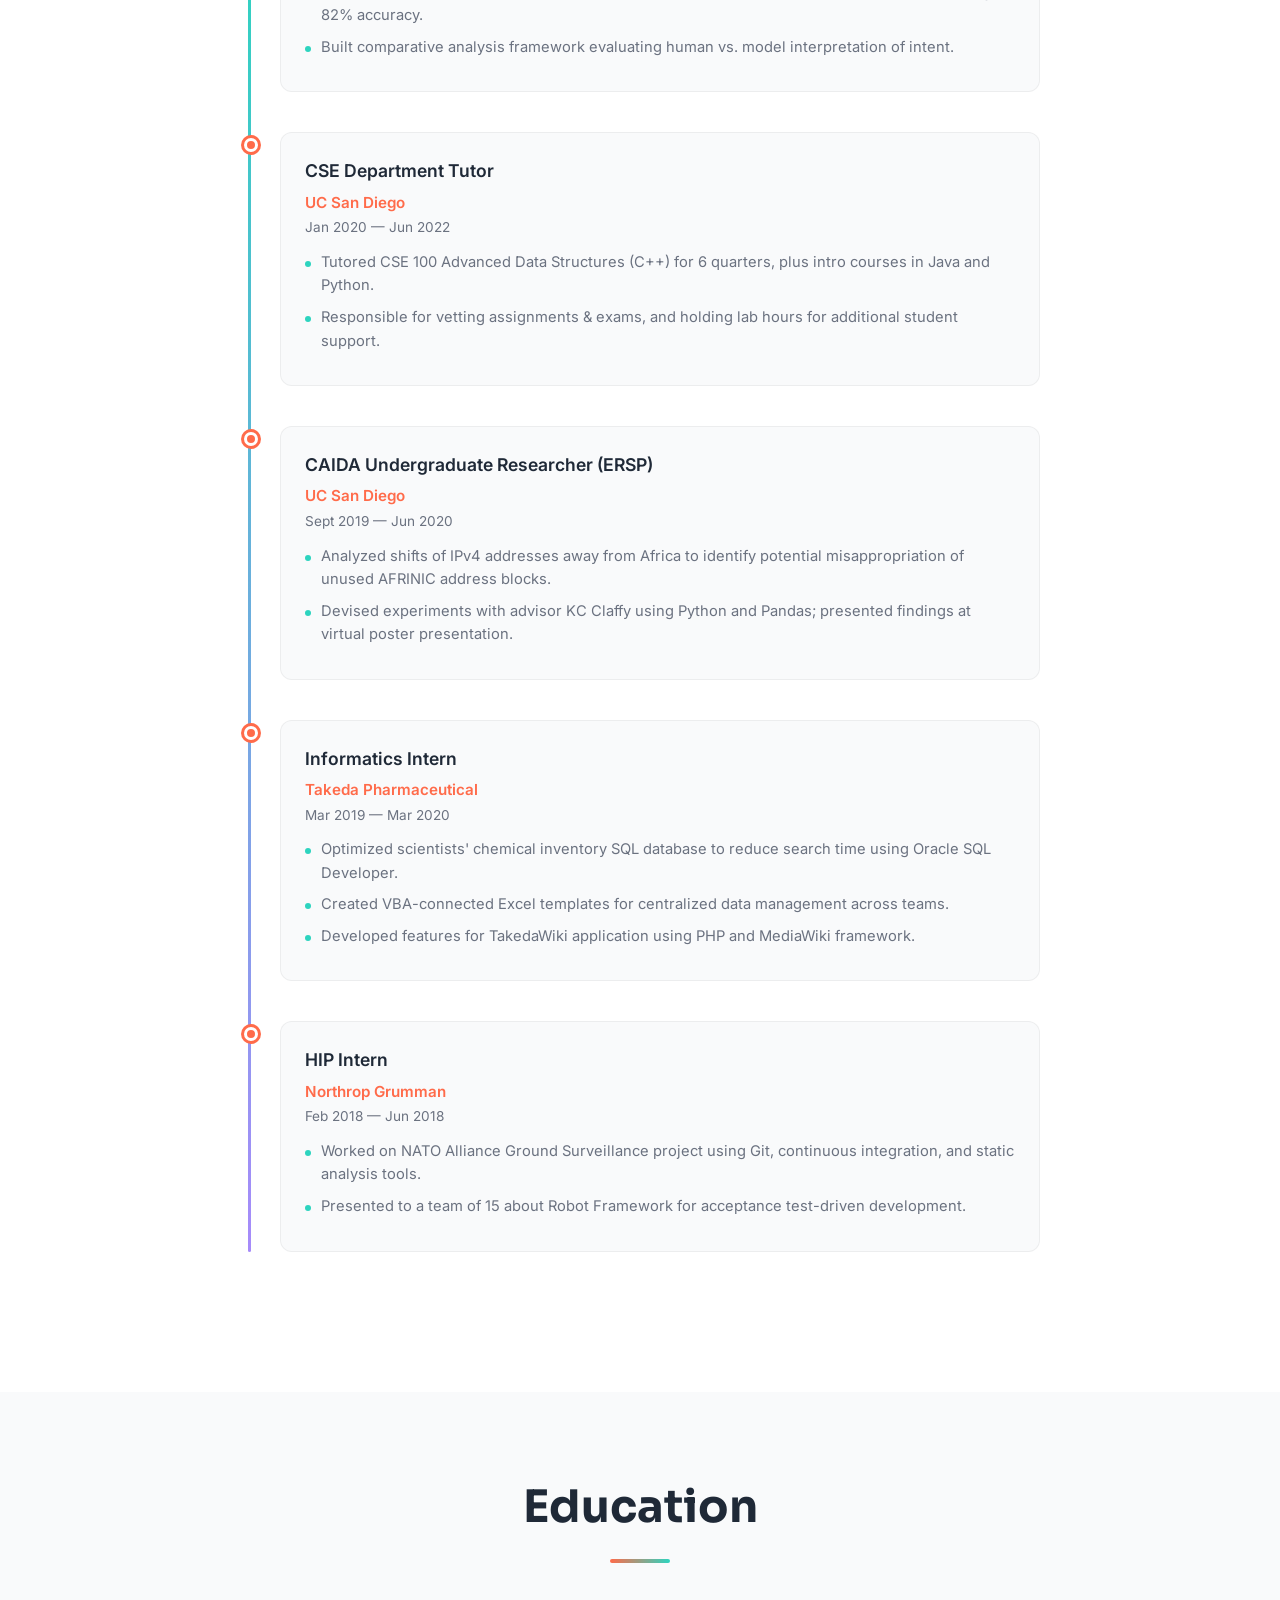
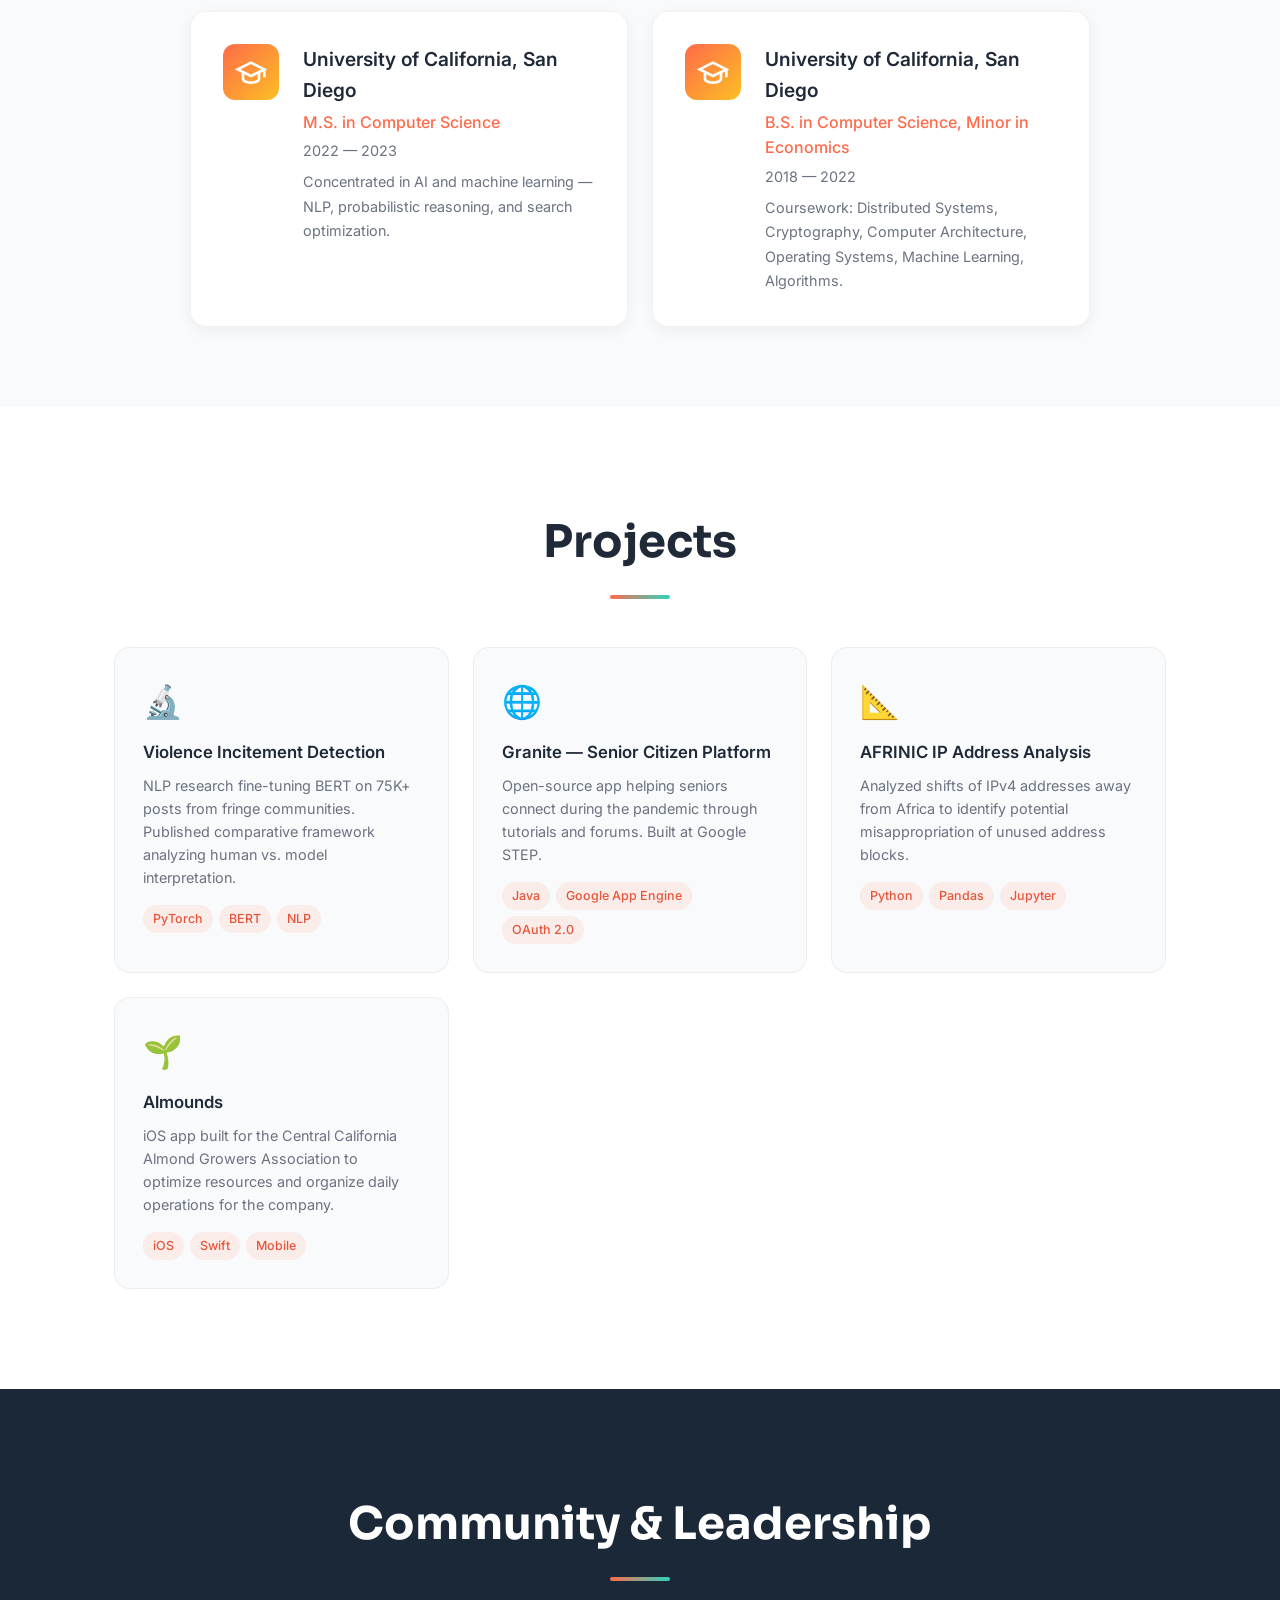
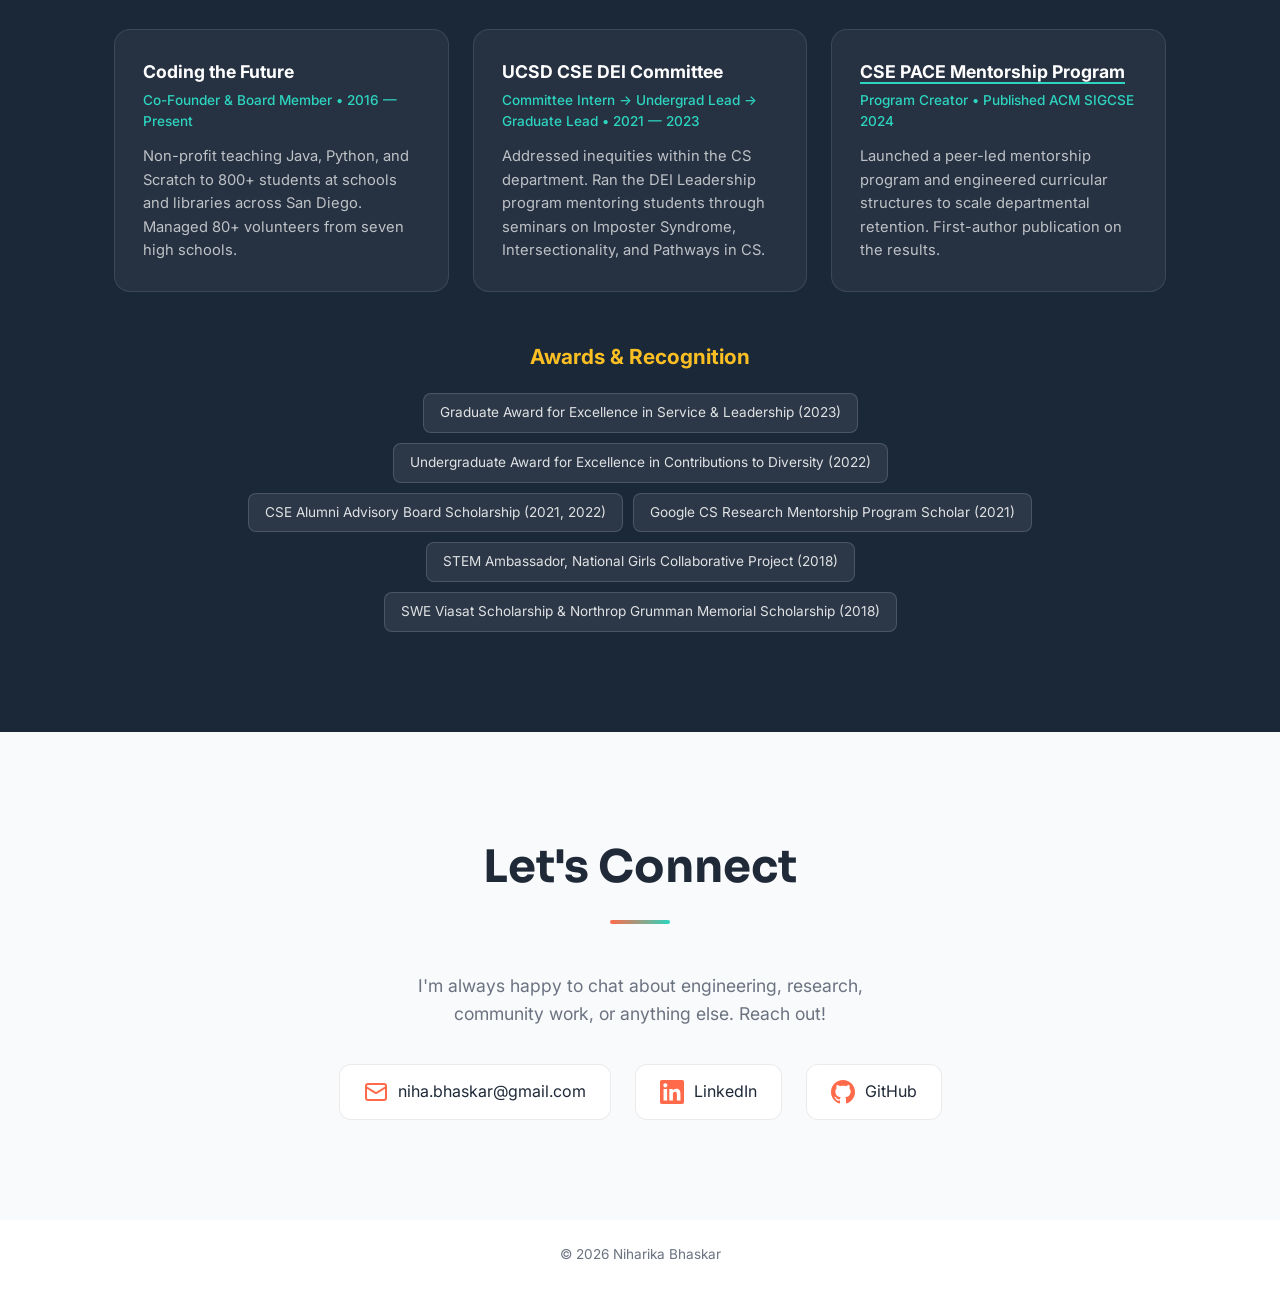
==== commit 8e5eb2c0: "Change B.S. description to coursework list Co-Authored-By: Claude Opus 4.6 <noreply@anthropic.com>" ====
--- a/index.html
+++ b/index.html
@@ -240,7 +240,7 @@
                         <h3>University of California, San Diego</h3>
                         <p class="edu-degree">B.S. in Computer Science, Minor in Economics</p>
                         <p class="edu-date">2018 — 2022</p>
-                        <p class="edu-highlights">Focus in systems and architecture — distributed systems, cryptography, and operating systems.</p>
+                        <p class="edu-highlights">Coursework: Distributed Systems, Cryptography, Computer Architecture, Operating Systems, Machine Learning, Algorithms.</p>
                     </div>
                 </div>
             </div>
